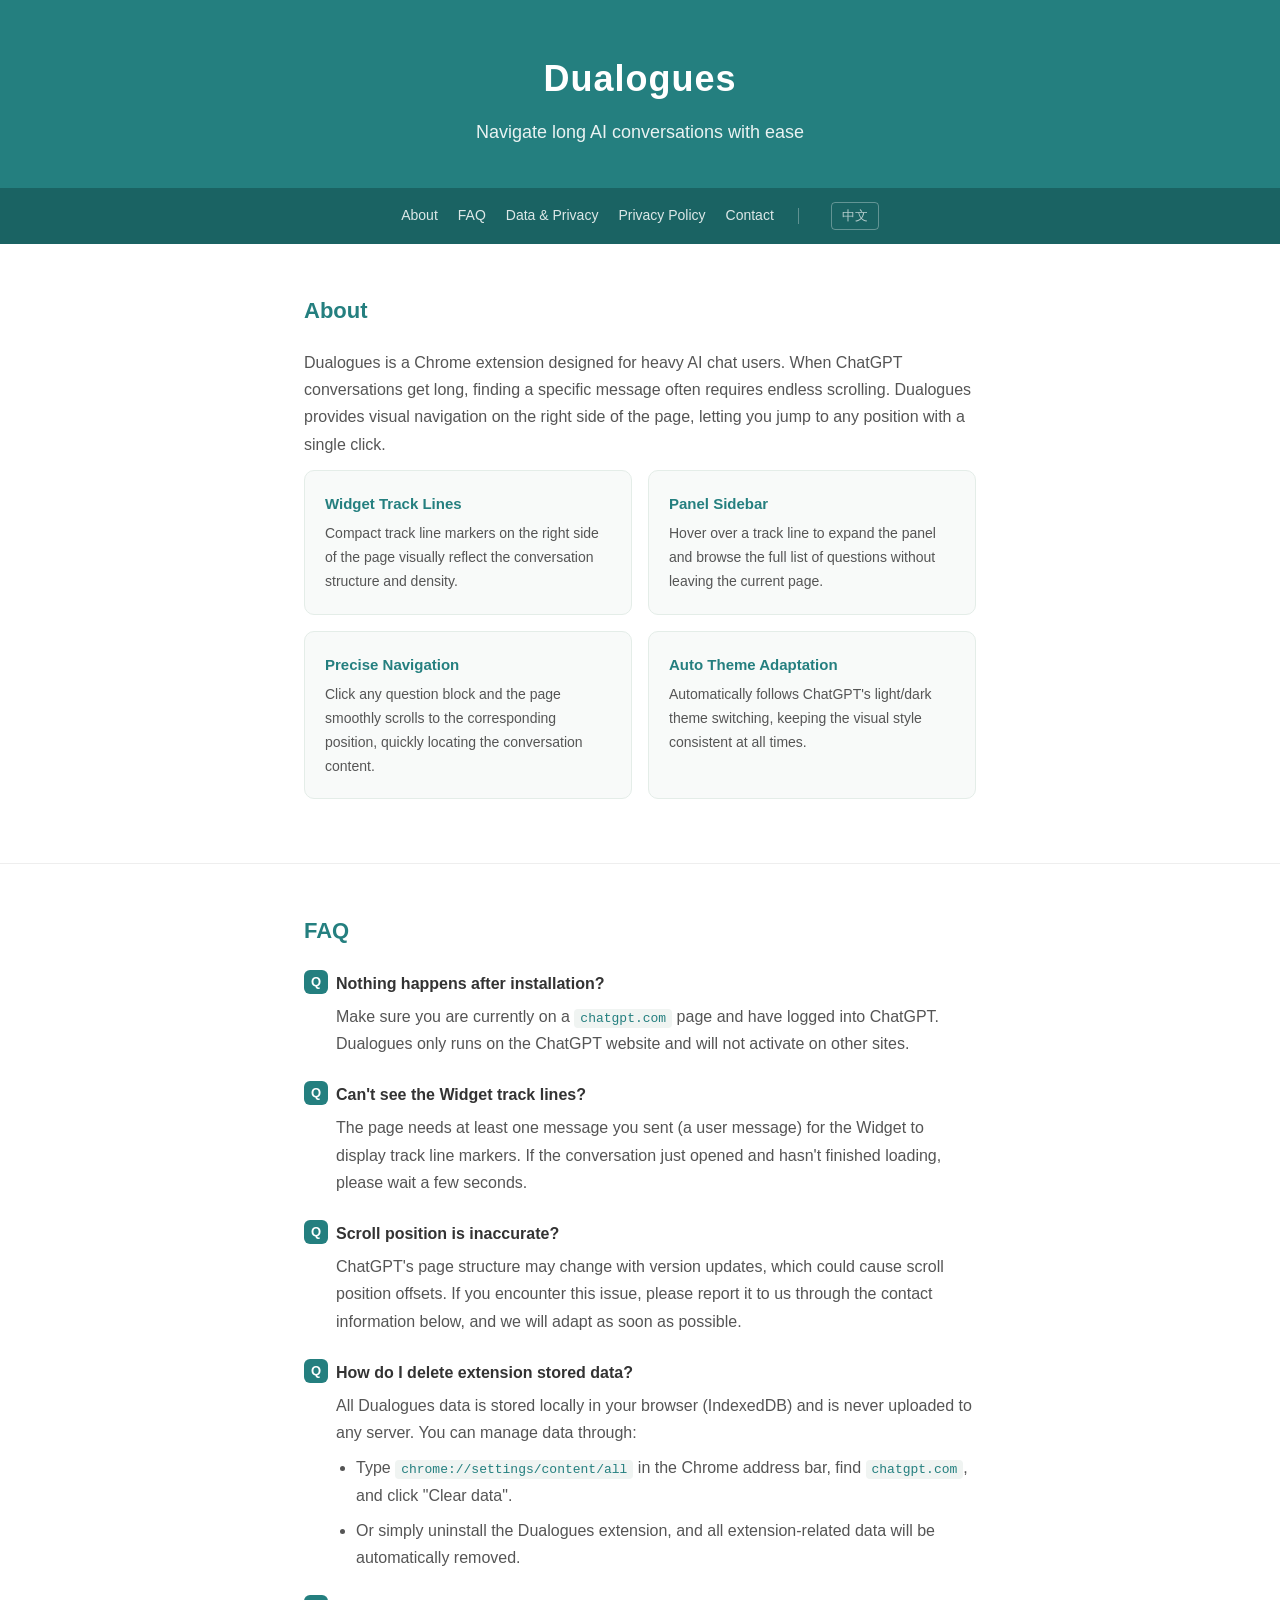
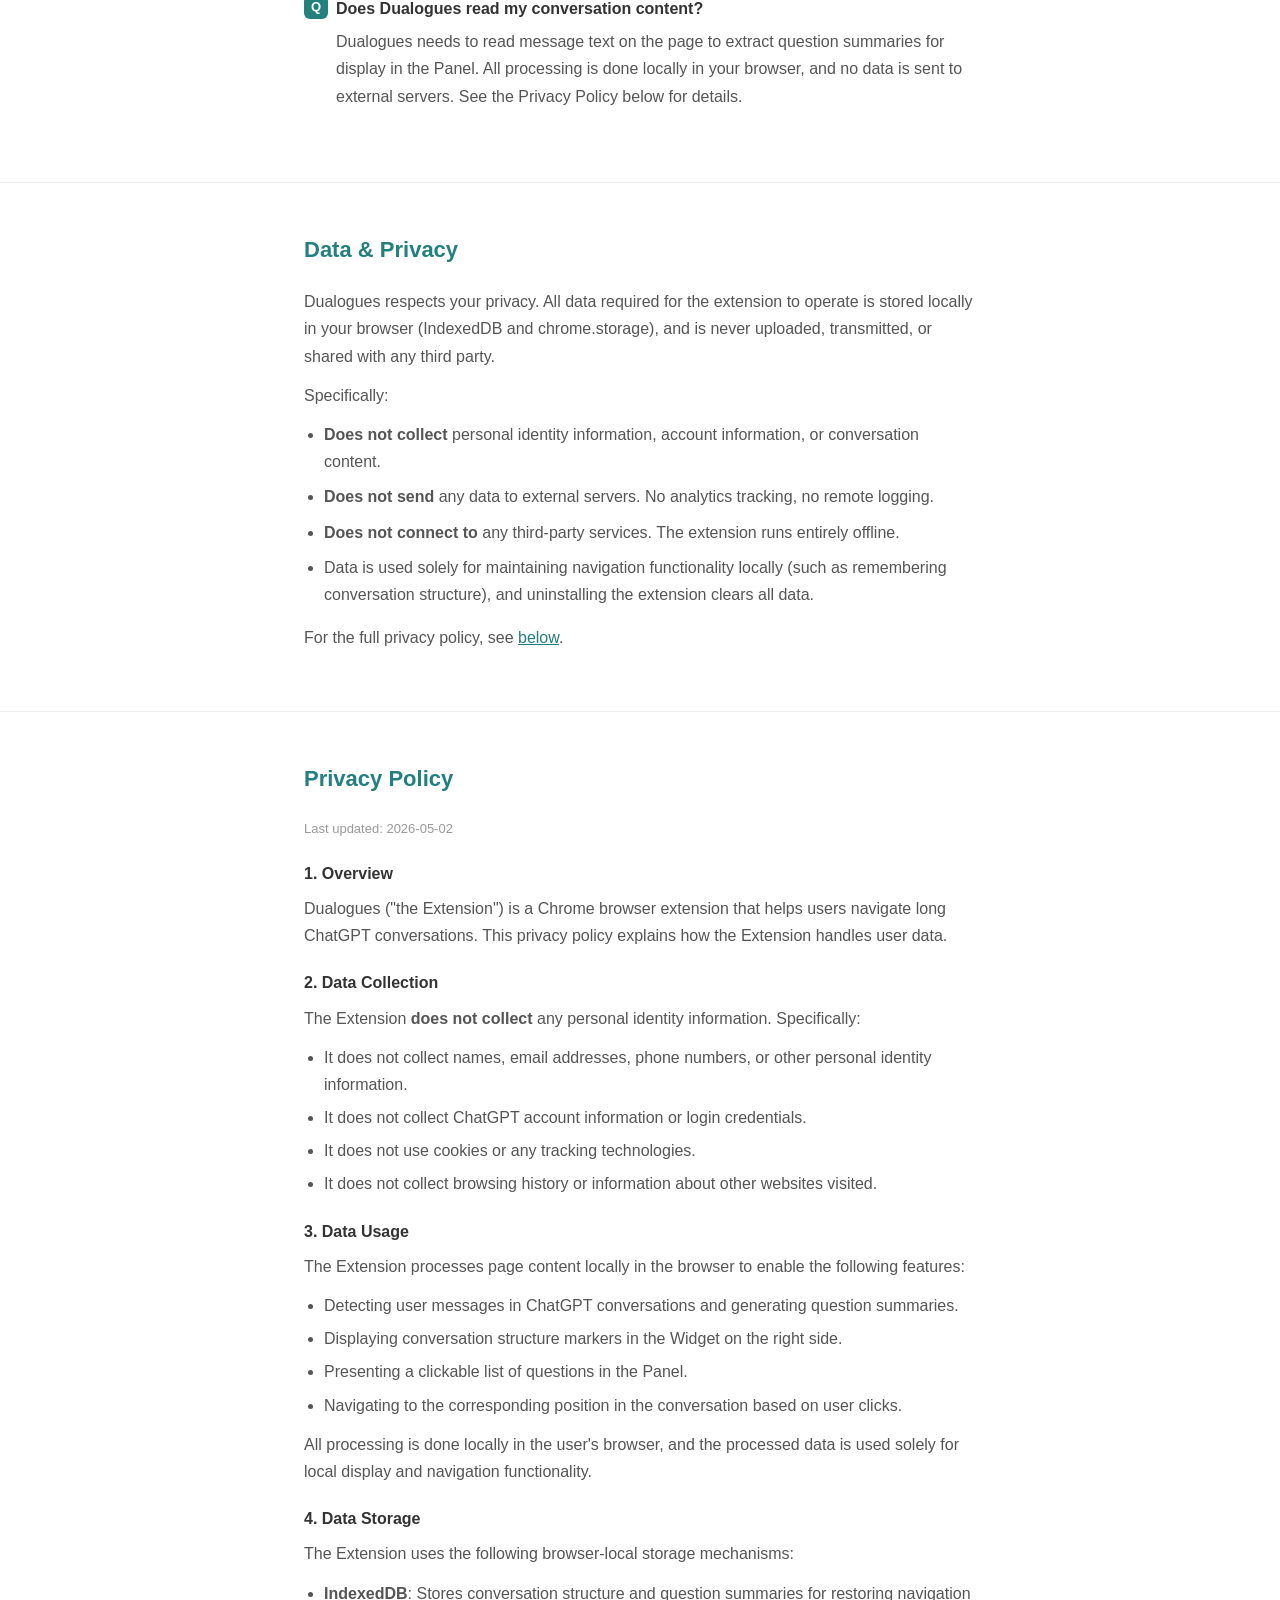
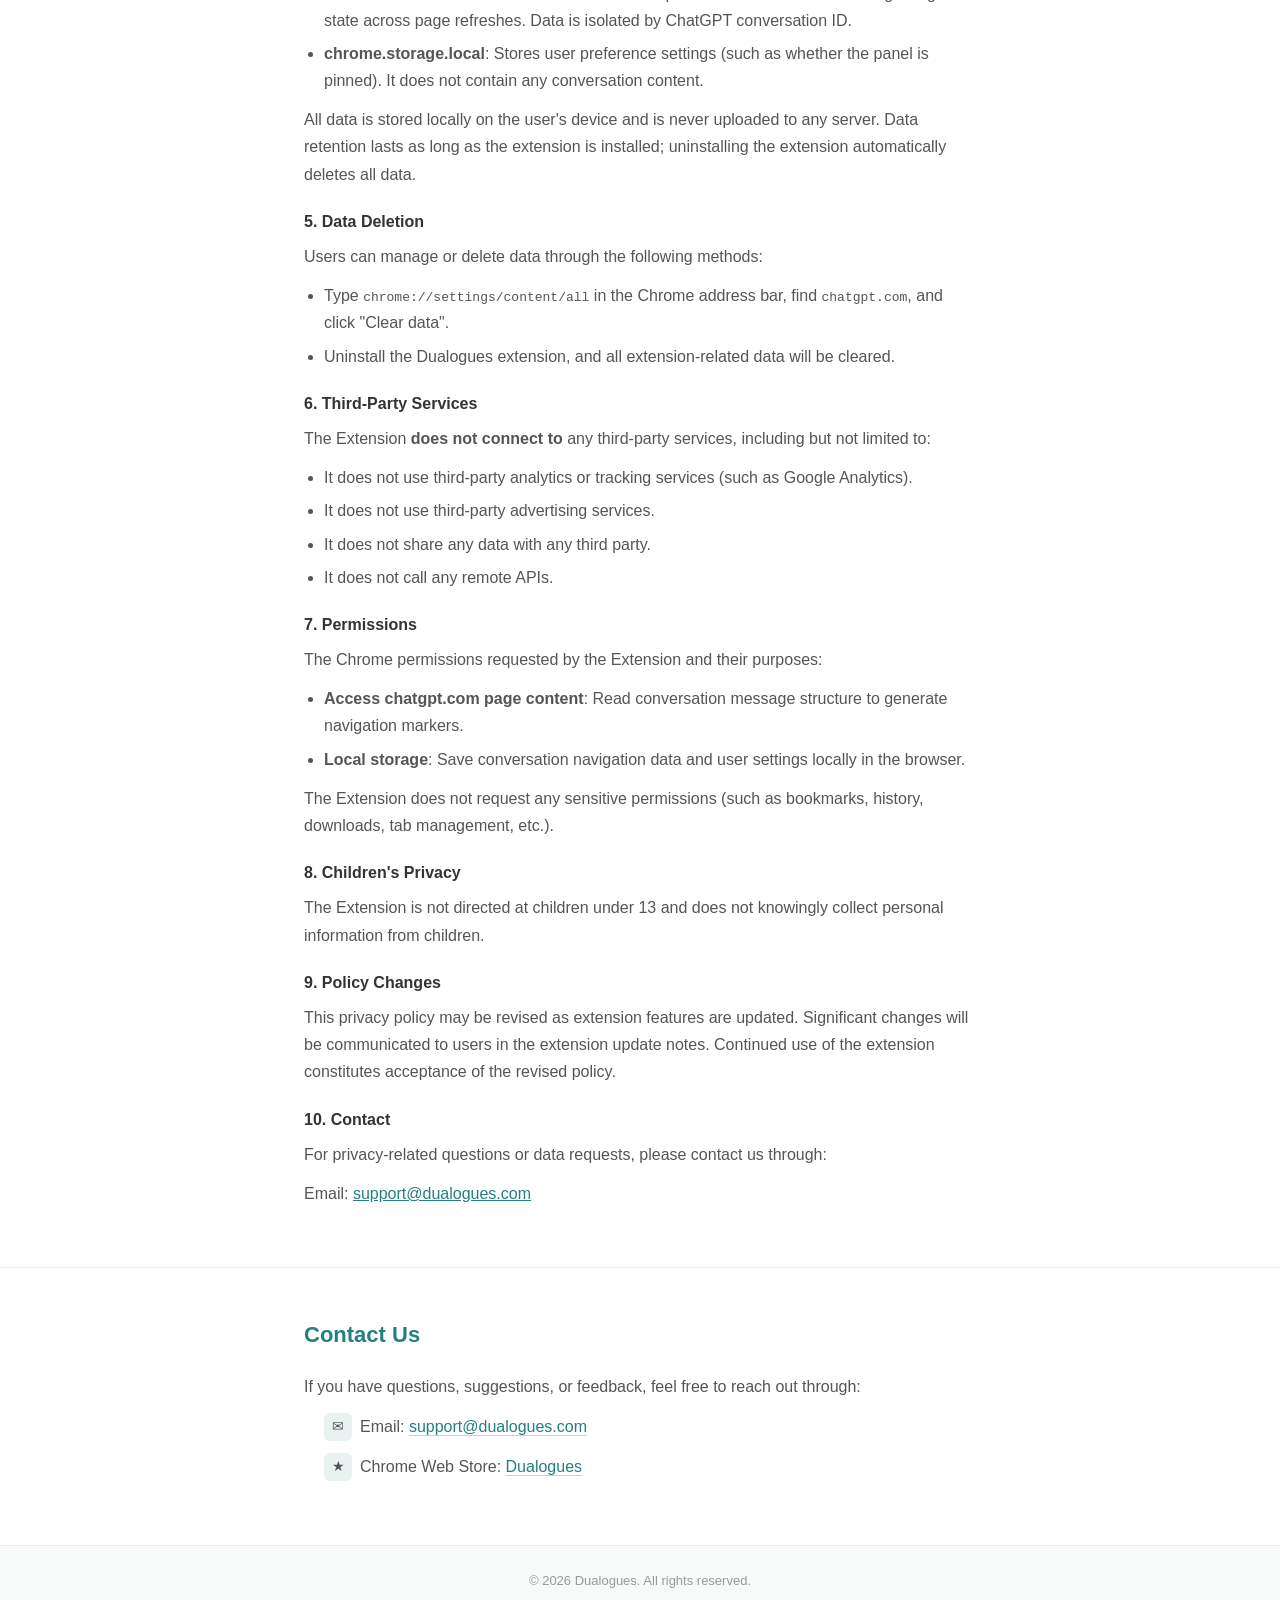
==== support-page/index.html @ 130dcdcf "fix: replace email placeholders and add support pages - [support email] → support@dualogues.com - CW" ====
<!DOCTYPE html>
<html lang="en">
<head>
<meta charset="UTF-8">
<meta name="viewport" content="width=device-width, initial-scale=1.0">
<title>Dualogues - Chrome Extension Support Page</title>
<style>
  *, *::before, *::after { box-sizing: border-box; margin: 0; padding: 0; }

  body {
    font-family: -apple-system, BlinkMacSystemFont, "Segoe UI", Roboto, "Helvetica Neue", Arial, sans-serif;
    color: #333;
    background: #fff;
    line-height: 1.7;
    -webkit-font-smoothing: antialiased;
  }

  .container {
    max-width: 720px;
    margin: 0 auto;
    padding: 0 24px;
  }

  /* Header */
  .header {
    background: #247F7F;
    color: #fff;
    padding: 48px 0 40px;
    text-align: center;
  }
  .header h1 {
    font-size: 36px;
    font-weight: 700;
    letter-spacing: 1px;
    margin-bottom: 8px;
  }
  .header p {
    font-size: 18px;
    opacity: 0.9;
    font-weight: 400;
  }

  /* Nav */
  .nav {
    background: #1a6363;
    padding: 12px 0;
    position: sticky;
    top: 0;
    z-index: 100;
  }
  .nav .container {
    display: flex;
    flex-wrap: wrap;
    gap: 6px 20px;
    justify-content: center;
    align-items: center;
  }
  .nav a {
    color: rgba(255,255,255,0.85);
    text-decoration: none;
    font-size: 14px;
    padding: 4px 0;
    transition: color 0.2s;
  }
  .nav a:hover { color: #fff; }
  .nav .lang-switch {
    margin-left: 8px;
    font-size: 13px;
    opacity: 0.8;
    border: 1px solid rgba(255,255,255,0.4);
    border-radius: 4px;
    padding: 2px 10px;
  }
  .nav .lang-switch:hover { opacity: 1; border-color: rgba(255,255,255,0.7); }
  .nav .nav-divider {
    width: 1px;
    height: 16px;
    background: rgba(255,255,255,0.3);
    margin: 0 4px;
  }

  /* Sections */
  .section {
    padding: 48px 0;
    border-bottom: 1px solid #eee;
  }
  .section:last-child { border-bottom: none; }

  .section h2 {
    font-size: 22px;
    font-weight: 600;
    color: #247F7F;
    margin-bottom: 20px;
  }
  .section h3 {
    font-size: 16px;
    font-weight: 600;
    color: #333;
    margin-bottom: 8px;
  }
  .section p {
    margin-bottom: 12px;
    color: #555;
  }
  .section ul {
    padding-left: 20px;
    margin-bottom: 16px;
  }
  .section li {
    margin-bottom: 8px;
    color: #555;
  }

  /* Feature cards */
  .features {
    display: grid;
    grid-template-columns: 1fr 1fr;
    gap: 16px;
    margin-bottom: 16px;
  }
  .feature-card {
    background: #f8faf9;
    border: 1px solid #e4ede8;
    border-radius: 10px;
    padding: 20px;
  }
  .feature-card h3 {
    color: #247F7F;
    font-size: 15px;
    margin-bottom: 6px;
  }
  .feature-card p {
    font-size: 14px;
    margin-bottom: 0;
  }

  /* FAQ */
  .faq-item {
    margin-bottom: 24px;
  }
  .faq-item .question {
    font-weight: 600;
    color: #333;
    margin-bottom: 6px;
    display: flex;
    align-items: flex-start;
    gap: 8px;
  }
  .faq-item .question::before {
    content: "Q";
    display: inline-flex;
    align-items: center;
    justify-content: center;
    min-width: 24px;
    height: 24px;
    background: #247F7F;
    color: #fff;
    border-radius: 6px;
    font-size: 13px;
    font-weight: 700;
    flex-shrink: 0;
  }
  .faq-item .answer {
    margin-left: 32px;
    color: #555;
  }
  .faq-item .answer code {
    background: #f0f4f2;
    padding: 2px 6px;
    border-radius: 4px;
    font-size: 13px;
    color: #247F7F;
  }

  /* Privacy */
  .privacy-section {
    padding: 48px 0;
    border-bottom: 1px solid #eee;
  }
  .privacy-section h2 {
    font-size: 22px;
    font-weight: 600;
    color: #247F7F;
    margin-bottom: 20px;
  }
  .privacy-section h3 {
    font-size: 16px;
    font-weight: 600;
    color: #333;
    margin-top: 20px;
    margin-bottom: 8px;
  }
  .privacy-section p,
  .privacy-section ul {
    color: #555;
    margin-bottom: 12px;
  }
  .privacy-section ul {
    padding-left: 20px;
  }
  .privacy-section li {
    margin-bottom: 6px;
  }

  /* Contact */
  .contact-links {
    list-style: none;
    padding: 0;
  }
  .contact-links li {
    margin-bottom: 12px;
    display: flex;
    align-items: center;
    gap: 8px;
  }
  .contact-links a {
    color: #247F7F;
    text-decoration: none;
    border-bottom: 1px solid #b3d9d9;
    transition: border-color 0.2s;
  }
  .contact-links a:hover {
    border-bottom-color: #247F7F;
  }
  .icon {
    display: inline-flex;
    align-items: center;
    justify-content: center;
    width: 28px;
    height: 28px;
    background: #e8f2f0;
    border-radius: 6px;
    font-size: 14px;
    flex-shrink: 0;
  }

  /* Footer */
  .footer {
    background: #f8faf9;
    padding: 24px 0;
    text-align: center;
    font-size: 13px;
    color: #999;
  }

  /* Responsive */
  @media (max-width: 540px) {
    .header h1 { font-size: 28px; }
    .header p { font-size: 16px; }
    .features { grid-template-columns: 1fr; }
    .section { padding: 36px 0; }
    .nav .container { gap: 4px 16px; }
  }
</style>
</head>
<body>

<!-- Header -->
<header class="header">
  <div class="container">
    <h1>Dualogues</h1>
    <p>Navigate long AI conversations with ease</p>
  </div>
</header>

<!-- Navigation -->
<nav class="nav">
  <div class="container">
    <a href="#about">About</a>
    <a href="#faq">FAQ</a>
    <a href="#data-privacy">Data &amp; Privacy</a>
    <a href="#privacy-policy">Privacy Policy</a>
    <a href="#contact">Contact</a>
    <span class="nav-divider"></span>
    <a href="index_zh.html" class="lang-switch">中文</a>
  </div>
</nav>

<!-- About -->
<section id="about" class="section">
  <div class="container">
    <h2>About</h2>
    <p>Dualogues is a Chrome extension designed for heavy AI chat users. When ChatGPT conversations get long, finding a specific message often requires endless scrolling. Dualogues provides visual navigation on the right side of the page, letting you jump to any position with a single click.</p>

    <div class="features">
      <div class="feature-card">
        <h3>Widget Track Lines</h3>
        <p>Compact track line markers on the right side of the page visually reflect the conversation structure and density.</p>
      </div>
      <div class="feature-card">
        <h3>Panel Sidebar</h3>
        <p>Hover over a track line to expand the panel and browse the full list of questions without leaving the current page.</p>
      </div>
      <div class="feature-card">
        <h3>Precise Navigation</h3>
        <p>Click any question block and the page smoothly scrolls to the corresponding position, quickly locating the conversation content.</p>
      </div>
      <div class="feature-card">
        <h3>Auto Theme Adaptation</h3>
        <p>Automatically follows ChatGPT's light/dark theme switching, keeping the visual style consistent at all times.</p>
      </div>
    </div>
  </div>
</section>

<!-- FAQ -->
<section id="faq" class="section">
  <div class="container">
    <h2>FAQ</h2>

    <div class="faq-item">
      <div class="question">Nothing happens after installation?</div>
      <div class="answer">
        Make sure you are currently on a <code>chatgpt.com</code> page and have logged into ChatGPT. Dualogues only runs on the ChatGPT website and will not activate on other sites.
      </div>
    </div>

    <div class="faq-item">
      <div class="question">Can't see the Widget track lines?</div>
      <div class="answer">
        The page needs at least one message you sent (a user message) for the Widget to display track line markers. If the conversation just opened and hasn't finished loading, please wait a few seconds.
      </div>
    </div>

    <div class="faq-item">
      <div class="question">Scroll position is inaccurate?</div>
      <div class="answer">
        ChatGPT's page structure may change with version updates, which could cause scroll position offsets. If you encounter this issue, please report it to us through the contact information below, and we will adapt as soon as possible.
      </div>
    </div>

    <div class="faq-item">
      <div class="question">How do I delete extension stored data?</div>
      <div class="answer">
        All Dualogues data is stored locally in your browser (IndexedDB) and is never uploaded to any server. You can manage data through:
        <ul style="margin-top:8px">
          <li>Type <code>chrome://settings/content/all</code> in the Chrome address bar, find <code>chatgpt.com</code>, and click "Clear data".</li>
          <li>Or simply uninstall the Dualogues extension, and all extension-related data will be automatically removed.</li>
        </ul>
      </div>
    </div>

    <div class="faq-item">
      <div class="question">Does Dualogues read my conversation content?</div>
      <div class="answer">
        Dualogues needs to read message text on the page to extract question summaries for display in the Panel. All processing is done locally in your browser, and no data is sent to external servers. See the Privacy Policy below for details.
      </div>
    </div>
  </div>
</section>

<!-- Data & Privacy -->
<section id="data-privacy" class="section">
  <div class="container">
    <h2>Data &amp; Privacy</h2>
    <p>Dualogues respects your privacy. All data required for the extension to operate is stored locally in your browser (IndexedDB and chrome.storage), and is never uploaded, transmitted, or shared with any third party.</p>
    <p>Specifically:</p>
    <ul>
      <li><strong>Does not collect</strong> personal identity information, account information, or conversation content.</li>
      <li><strong>Does not send</strong> any data to external servers. No analytics tracking, no remote logging.</li>
      <li><strong>Does not connect to</strong> any third-party services. The extension runs entirely offline.</li>
      <li>Data is used solely for maintaining navigation functionality locally (such as remembering conversation structure), and uninstalling the extension clears all data.</li>
    </ul>
    <p>For the full privacy policy, see <a href="#privacy-policy" style="color:#247F7F">below</a>.</p>
  </div>
</section>

<!-- Privacy Policy -->
<section id="privacy-policy" class="privacy-section">
  <div class="container">
    <h2>Privacy Policy</h2>
    <p style="color:#999; font-size:13px;">Last updated: 2026-05-02</p>

    <h3>1. Overview</h3>
    <p>Dualogues ("the Extension") is a Chrome browser extension that helps users navigate long ChatGPT conversations. This privacy policy explains how the Extension handles user data.</p>

    <h3>2. Data Collection</h3>
    <p>The Extension <strong>does not collect</strong> any personal identity information. Specifically:</p>
    <ul>
      <li>It does not collect names, email addresses, phone numbers, or other personal identity information.</li>
      <li>It does not collect ChatGPT account information or login credentials.</li>
      <li>It does not use cookies or any tracking technologies.</li>
      <li>It does not collect browsing history or information about other websites visited.</li>
    </ul>

    <h3>3. Data Usage</h3>
    <p>The Extension processes page content locally in the browser to enable the following features:</p>
    <ul>
      <li>Detecting user messages in ChatGPT conversations and generating question summaries.</li>
      <li>Displaying conversation structure markers in the Widget on the right side.</li>
      <li>Presenting a clickable list of questions in the Panel.</li>
      <li>Navigating to the corresponding position in the conversation based on user clicks.</li>
    </ul>
    <p>All processing is done locally in the user's browser, and the processed data is used solely for local display and navigation functionality.</p>

    <h3>4. Data Storage</h3>
    <p>The Extension uses the following browser-local storage mechanisms:</p>
    <ul>
      <li><strong>IndexedDB</strong>: Stores conversation structure and question summaries for restoring navigation state across page refreshes. Data is isolated by ChatGPT conversation ID.</li>
      <li><strong>chrome.storage.local</strong>: Stores user preference settings (such as whether the panel is pinned). It does not contain any conversation content.</li>
    </ul>
    <p>All data is stored locally on the user's device and is never uploaded to any server. Data retention lasts as long as the extension is installed; uninstalling the extension automatically deletes all data.</p>

    <h3>5. Data Deletion</h3>
    <p>Users can manage or delete data through the following methods:</p>
    <ul>
      <li>Type <code>chrome://settings/content/all</code> in the Chrome address bar, find <code>chatgpt.com</code>, and click "Clear data".</li>
      <li>Uninstall the Dualogues extension, and all extension-related data will be cleared.</li>
    </ul>

    <h3>6. Third-Party Services</h3>
    <p>The Extension <strong>does not connect to</strong> any third-party services, including but not limited to:</p>
    <ul>
      <li>It does not use third-party analytics or tracking services (such as Google Analytics).</li>
      <li>It does not use third-party advertising services.</li>
      <li>It does not share any data with any third party.</li>
      <li>It does not call any remote APIs.</li>
    </ul>

    <h3>7. Permissions</h3>
    <p>The Chrome permissions requested by the Extension and their purposes:</p>
    <ul>
      <li><strong>Access chatgpt.com page content</strong>: Read conversation message structure to generate navigation markers.</li>
      <li><strong>Local storage</strong>: Save conversation navigation data and user settings locally in the browser.</li>
    </ul>
    <p>The Extension does not request any sensitive permissions (such as bookmarks, history, downloads, tab management, etc.).</p>

    <h3>8. Children's Privacy</h3>
    <p>The Extension is not directed at children under 13 and does not knowingly collect personal information from children.</p>

    <h3>9. Policy Changes</h3>
    <p>This privacy policy may be revised as extension features are updated. Significant changes will be communicated to users in the extension update notes. Continued use of the extension constitutes acceptance of the revised policy.</p>

    <h3>10. Contact</h3>
    <p>For privacy-related questions or data requests, please contact us through:</p>
    <p>Email: <a href="mailto:support@dualogues.com" style="color:#247F7F">support@dualogues.com</a></p>
  </div>
</section>

<!-- Contact -->
<section id="contact" class="section">
  <div class="container">
    <h2>Contact Us</h2>
    <p>If you have questions, suggestions, or feedback, feel free to reach out through:</p>
    <ul class="contact-links">
      <li>
        <span class="icon">&#9993;</span>
        <span>Email: <a href="mailto:support@dualogues.com">support@dualogues.com</a></span>
      </li>
      <li>
        <span class="icon">&#9733;</span>
        <span>Chrome Web Store: <a href="https://chromewebstore.google.com/detail/dualogues/TODO" target="_blank" rel="noopener noreferrer">Dualogues</a></span>
      </li>
    </ul>
  </div>
</section>

<!-- Footer -->
<footer class="footer">
  <div class="container">
    &copy; 2026 Dualogues. All rights reserved.
  </div>
</footer>

</body>
</html>
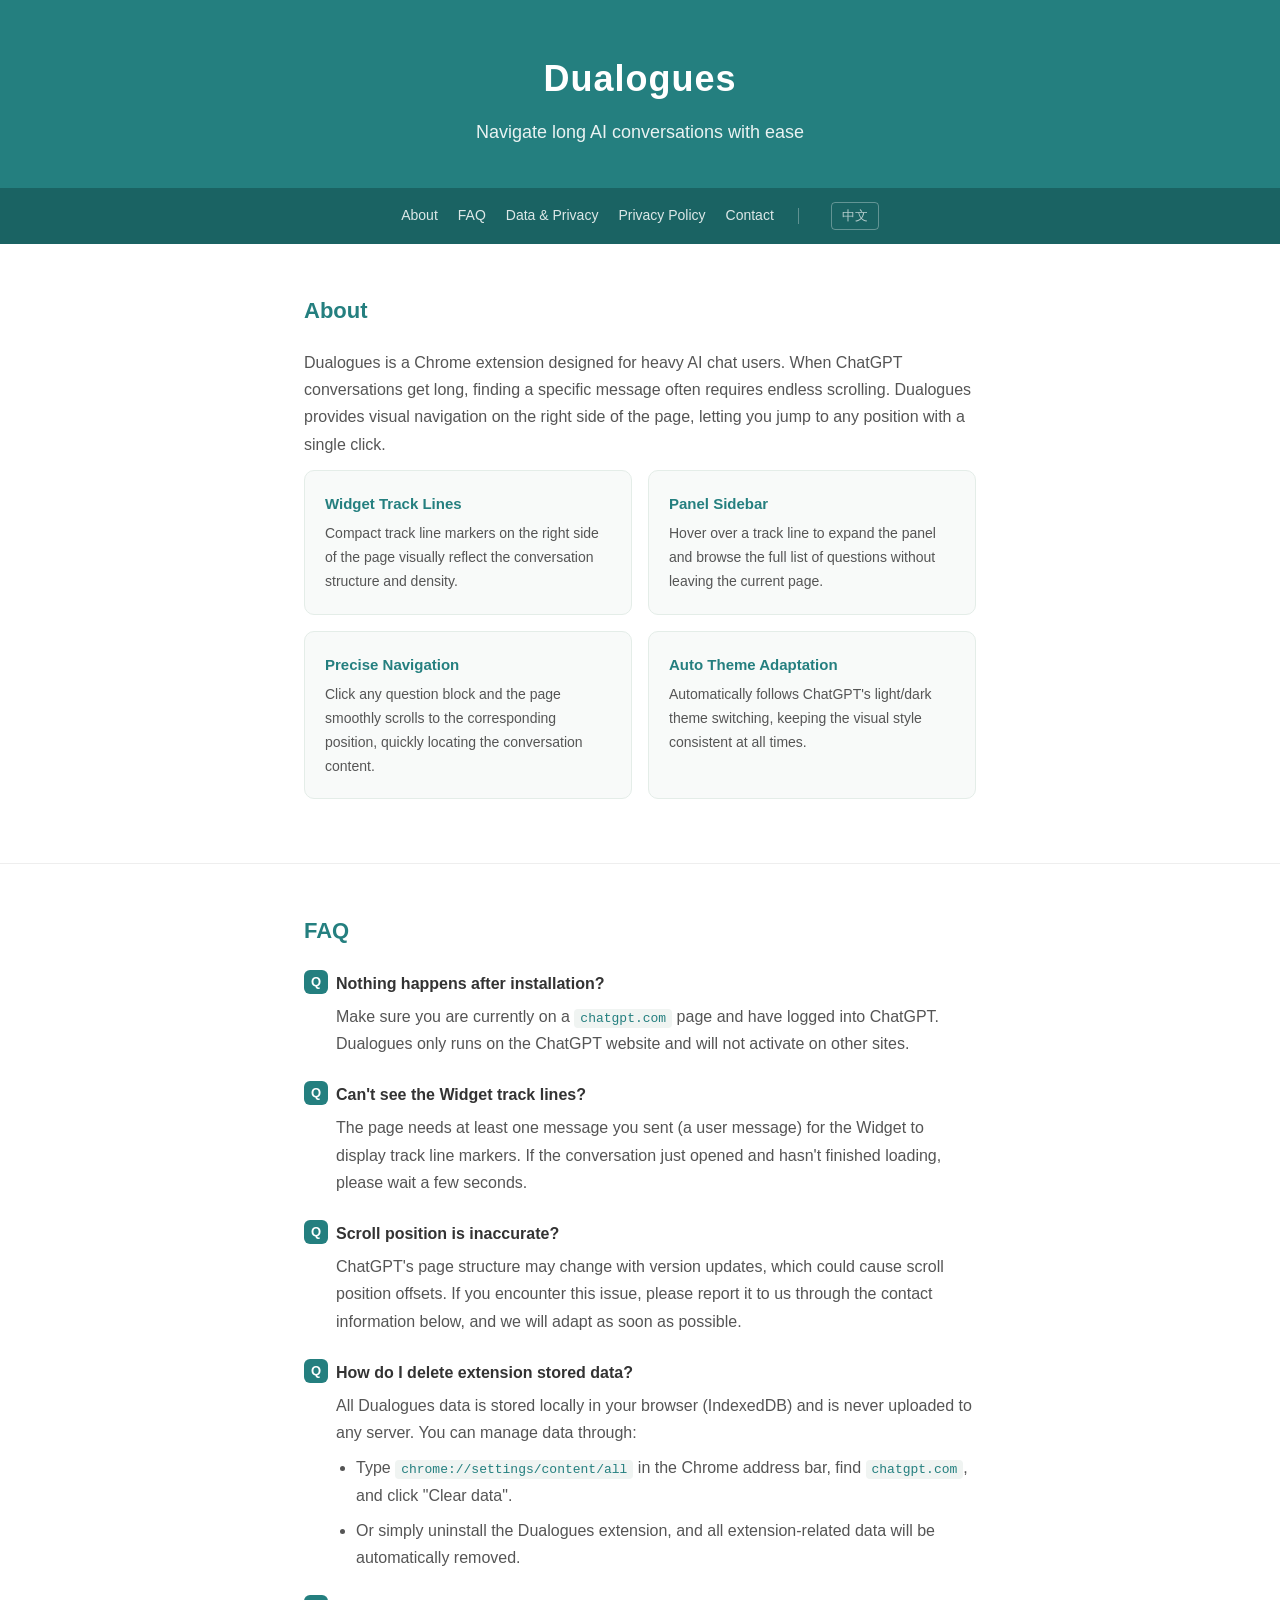
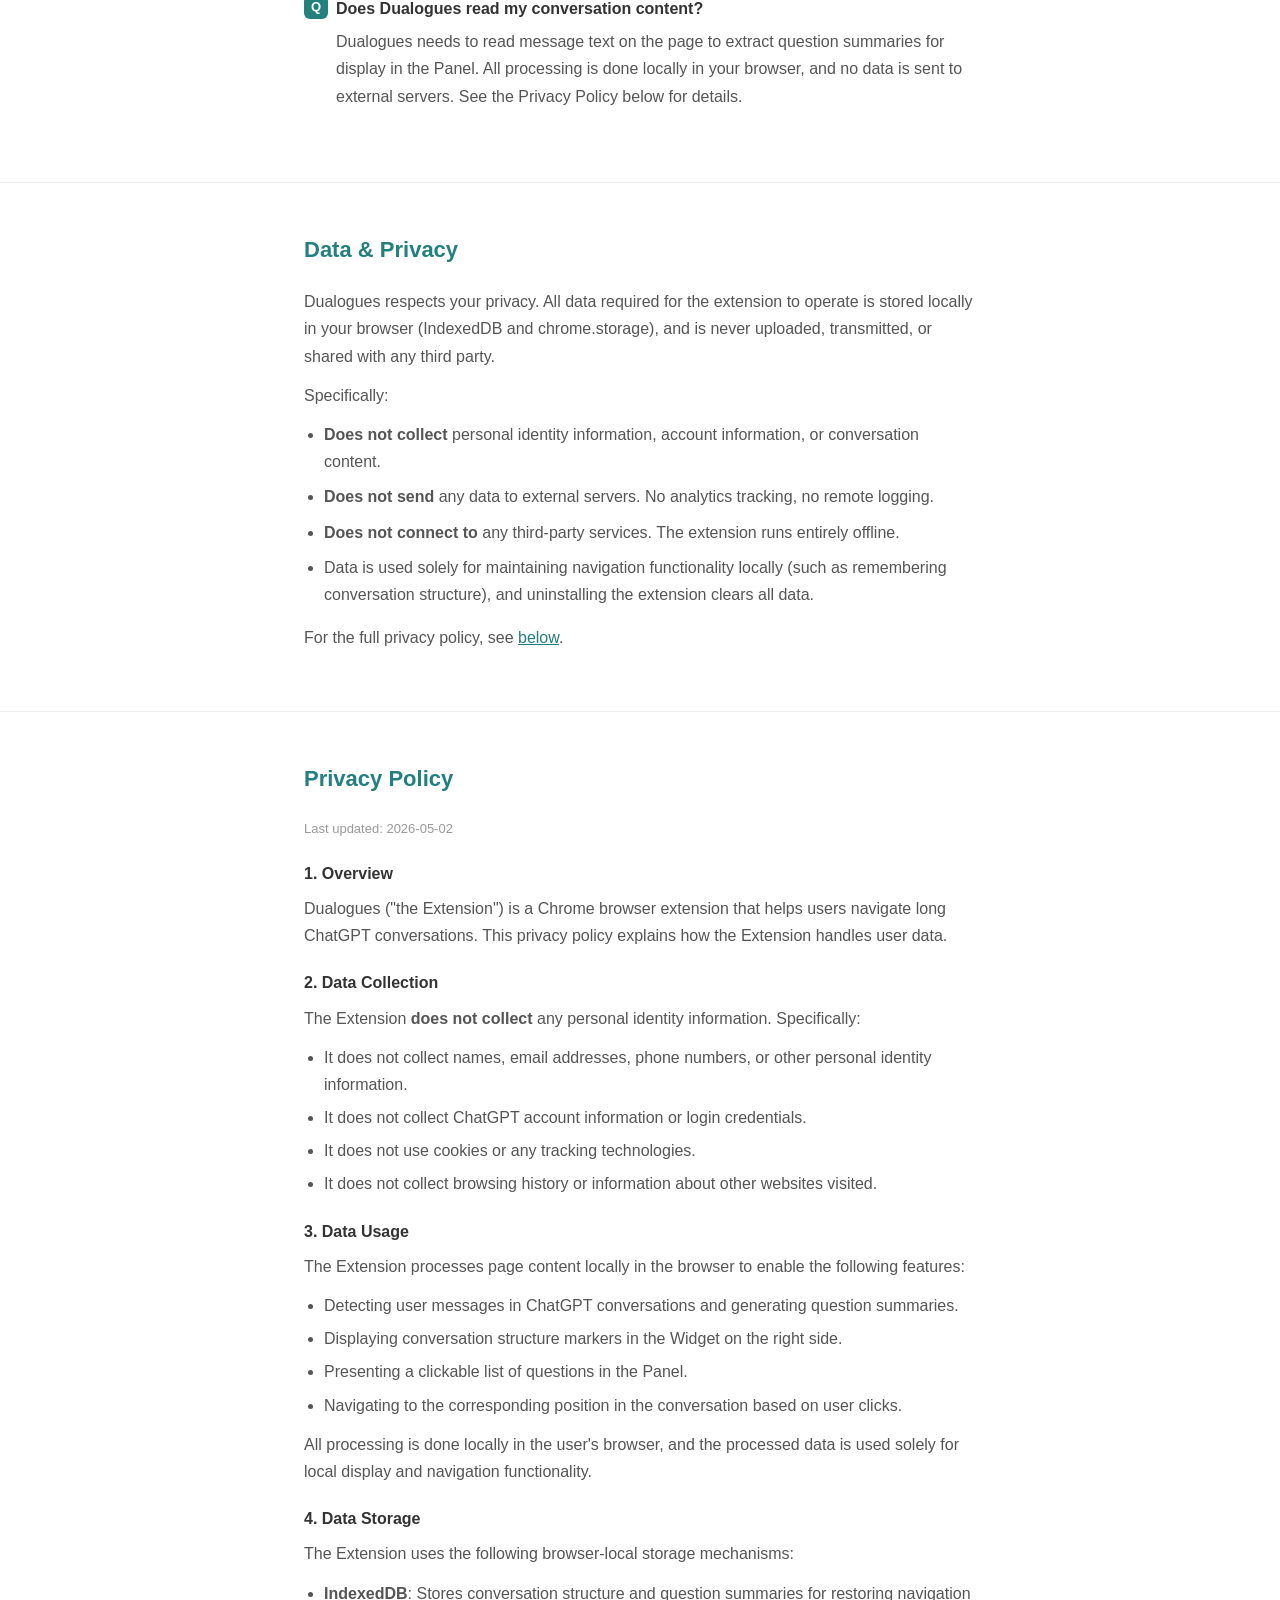
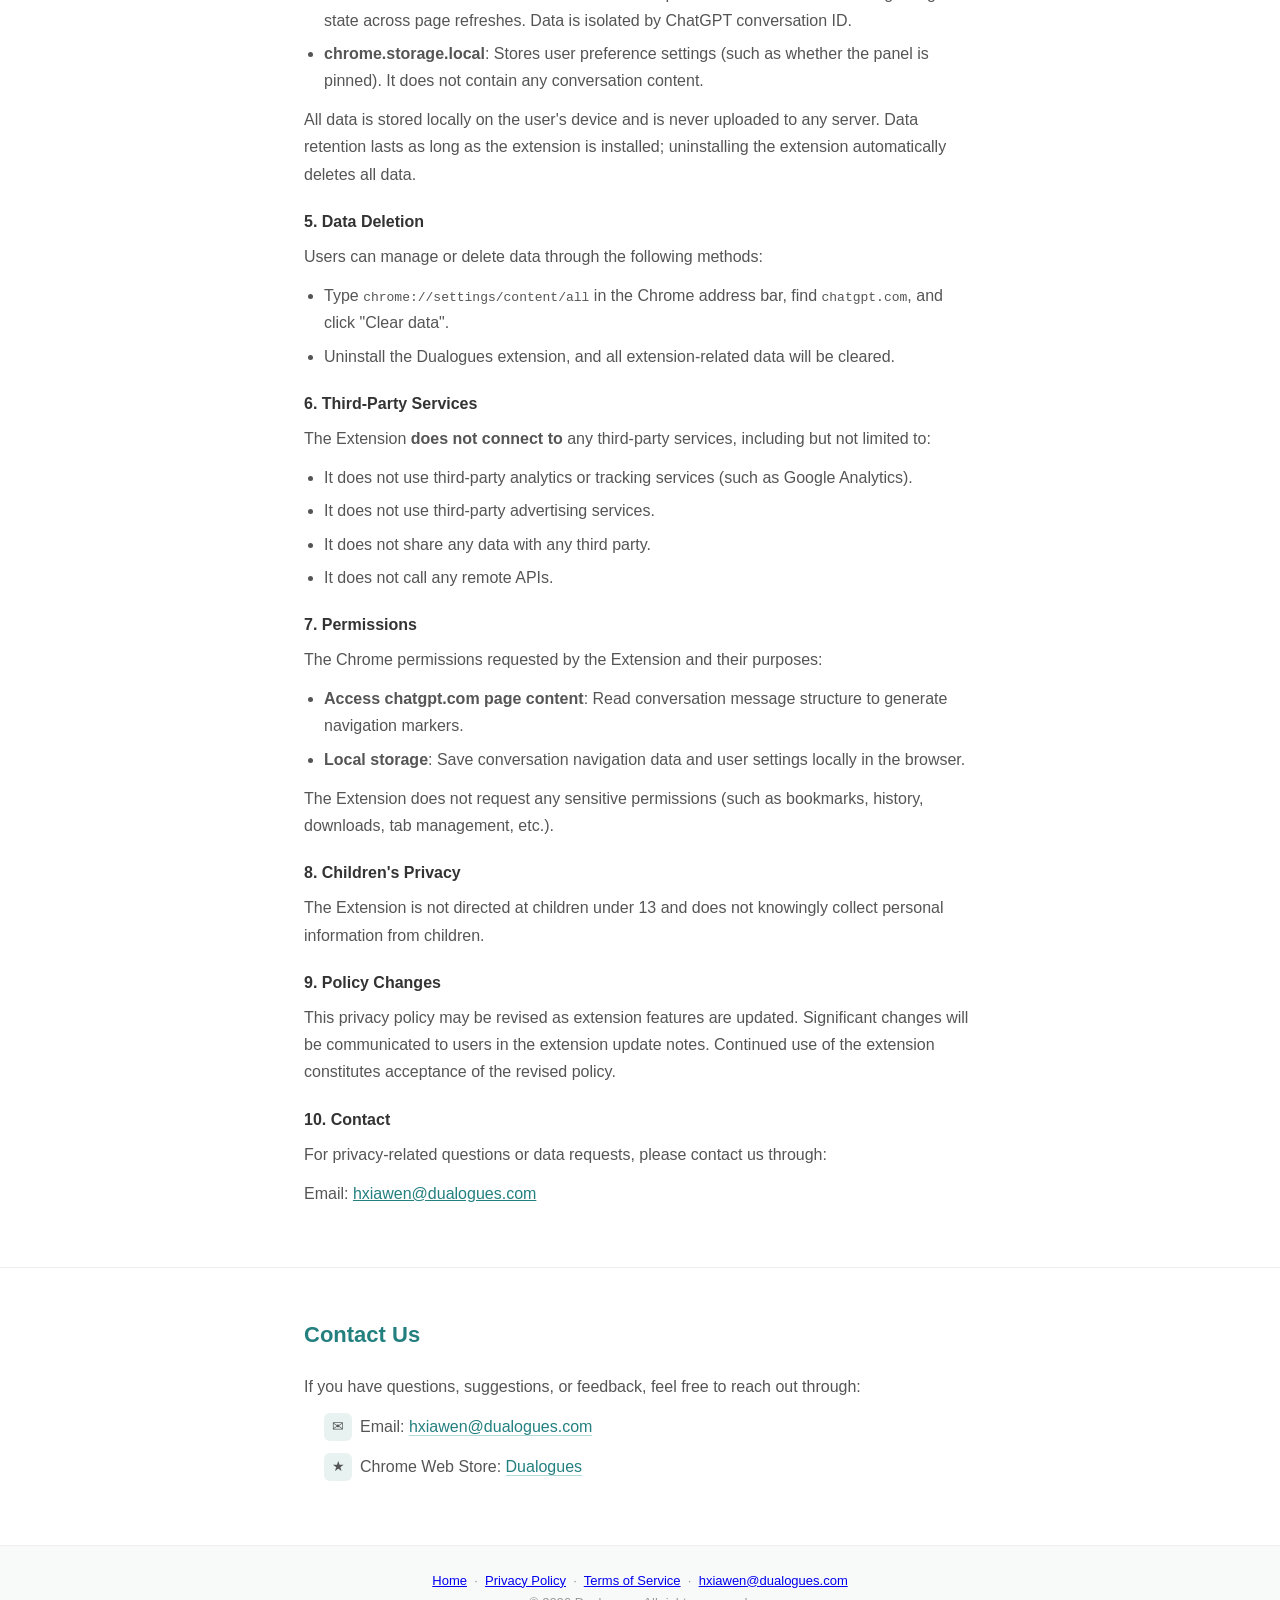
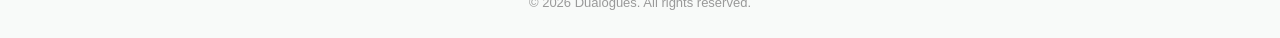
==== commit 67bb9fbe: "sync(webapp): hxiawen/chatbobi@812c6a7" ====
--- a/support-page/index.html
+++ b/support-page/index.html
@@ -4,6 +4,11 @@
 <meta charset="UTF-8">
 <meta name="viewport" content="width=device-width, initial-scale=1.0">
 <title>Dualogues - Chrome Extension Support Page</title>
+<link rel="icon" type="image/png" sizes="16x16" href="../assets/icon/16.png">
+<link rel="icon" type="image/png" sizes="32x32" href="../assets/icon/32.png">
+<link rel="icon" type="image/png" sizes="48x48" href="../assets/icon/48.png">
+<link rel="icon" type="image/png" sizes="128x128" href="../assets/icon/128.png">
+<link rel="apple-touch-icon" sizes="128x128" href="../assets/icon/128.png">
 <style>
   *, *::before, *::after { box-sizing: border-box; margin: 0; padding: 0; }
 
@@ -433,7 +438,7 @@
 
     <h3>10. Contact</h3>
     <p>For privacy-related questions or data requests, please contact us through:</p>
-    <p>Email: <a href="mailto:support@dualogues.com" style="color:#247F7F">support@dualogues.com</a></p>
+    <p>Email: <a href="mailto:hxiawen@dualogues.com" style="color:#247F7F">hxiawen@dualogues.com</a></p>
   </div>
 </section>
 
@@ -445,7 +450,7 @@
     <ul class="contact-links">
       <li>
         <span class="icon">&#9993;</span>
-        <span>Email: <a href="mailto:support@dualogues.com">support@dualogues.com</a></span>
+        <span>Email: <a href="mailto:hxiawen@dualogues.com">hxiawen@dualogues.com</a></span>
       </li>
       <li>
         <span class="icon">&#9733;</span>
@@ -458,6 +463,11 @@
 <!-- Footer -->
 <footer class="footer">
   <div class="container">
+    <a href="../index.html">Home</a> &nbsp;&middot;&nbsp;
+    <a href="../privacy.html">Privacy Policy</a> &nbsp;&middot;&nbsp;
+    <a href="../terms.html">Terms of Service</a> &nbsp;&middot;&nbsp;
+    <a href="mailto:hxiawen@dualogues.com">hxiawen@dualogues.com</a>
+    <br>
     &copy; 2026 Dualogues. All rights reserved.
   </div>
 </footer>
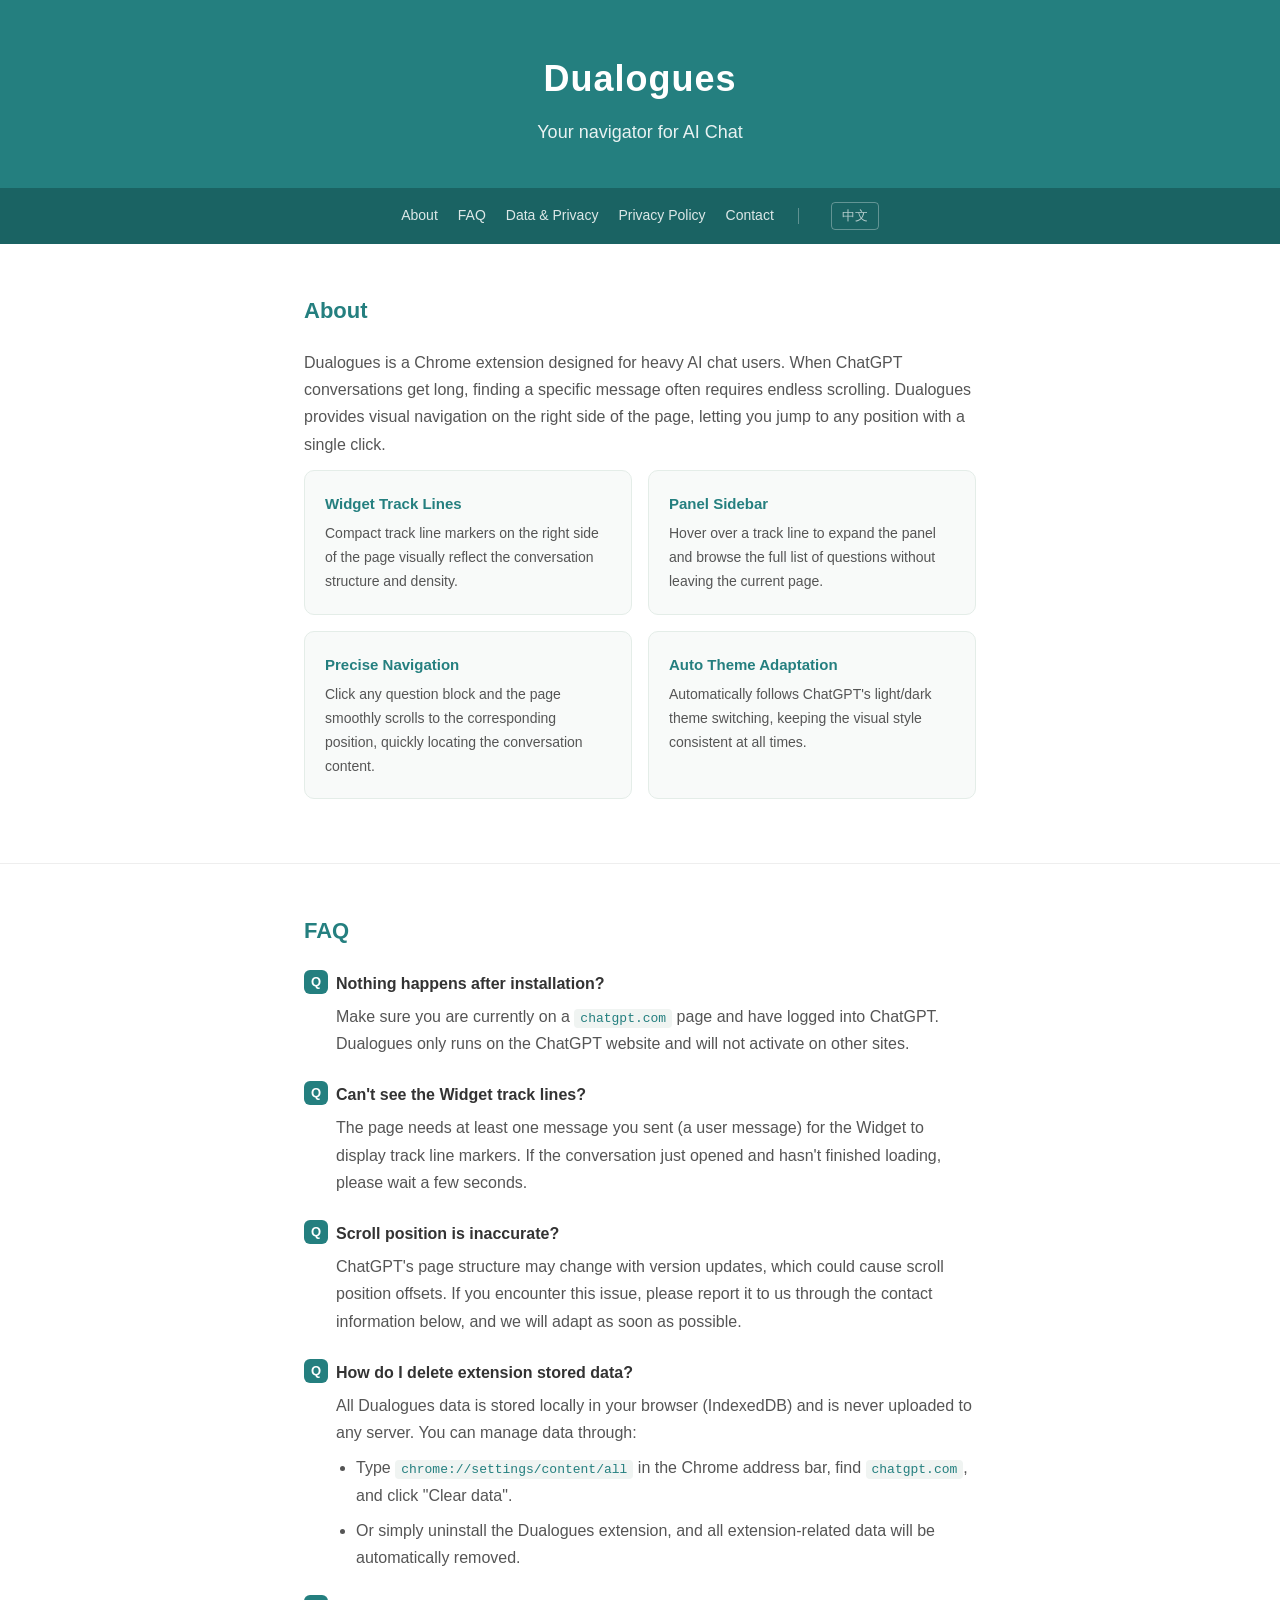
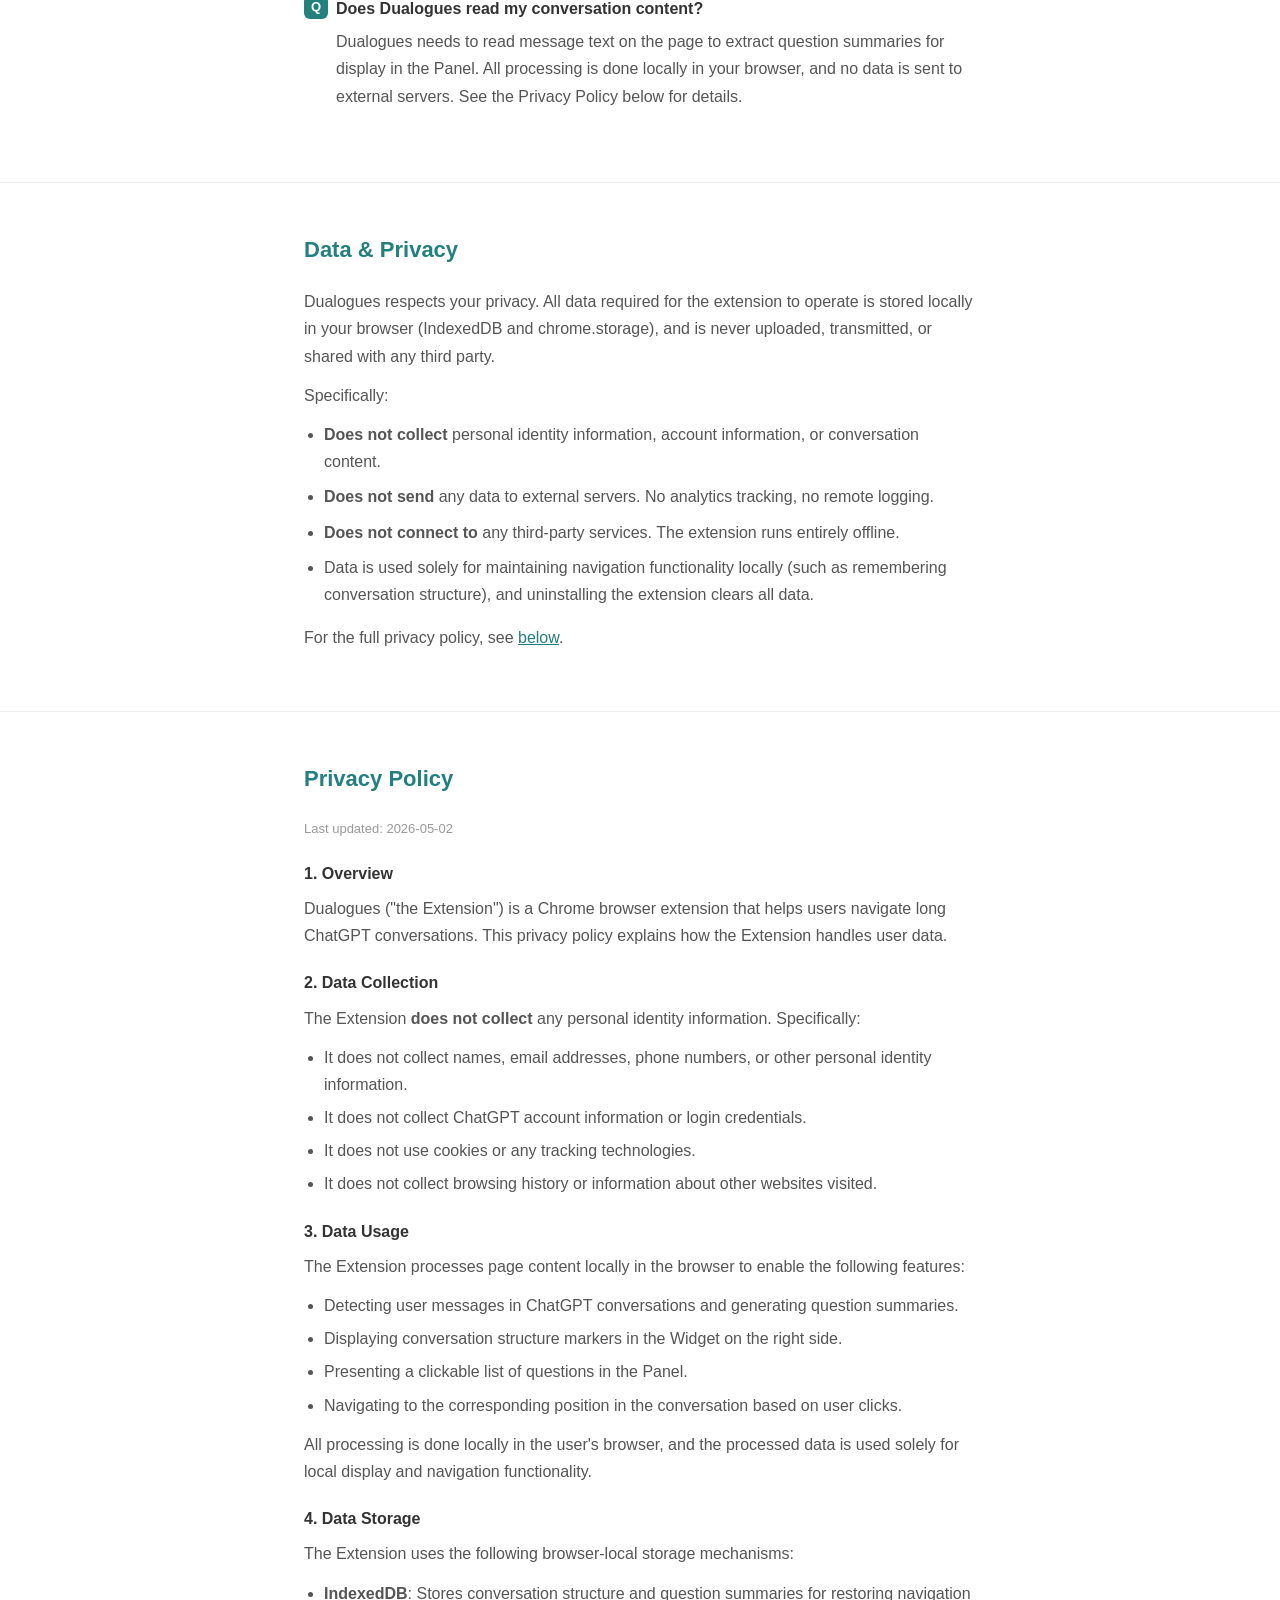
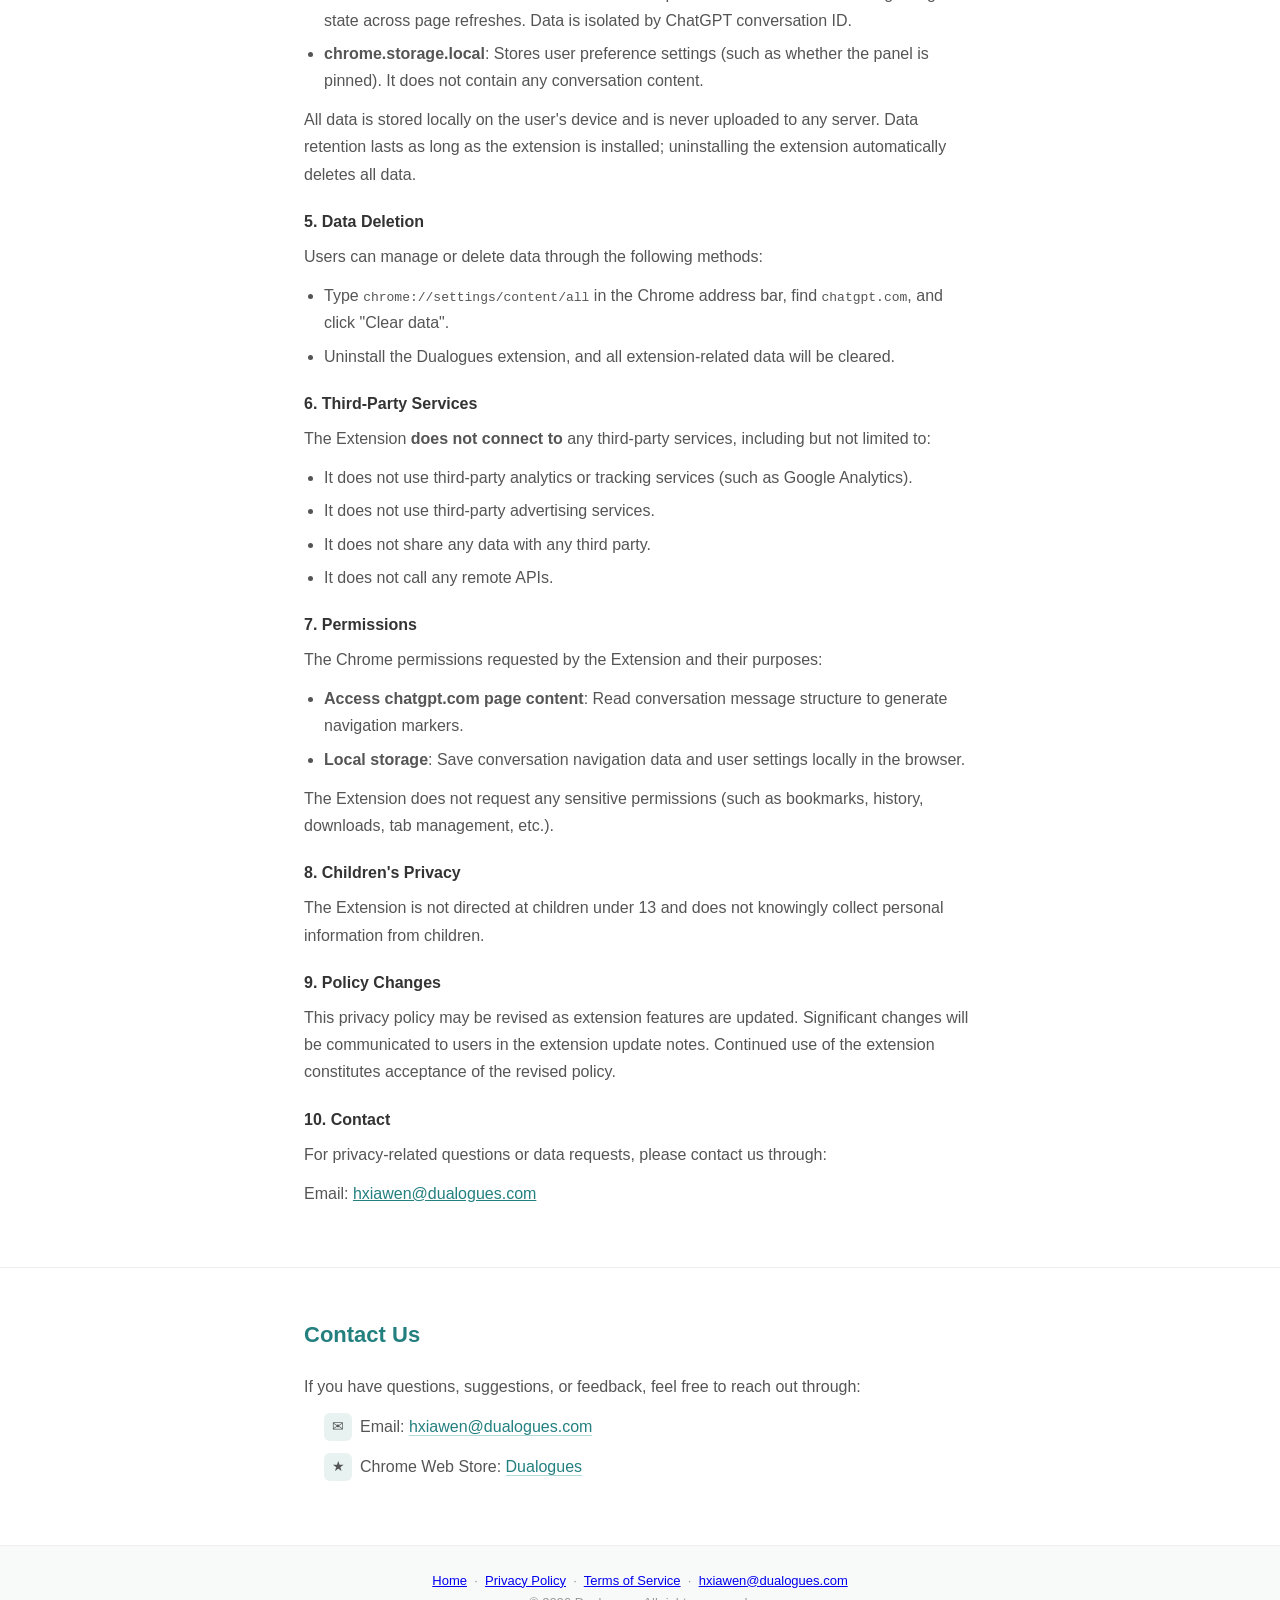
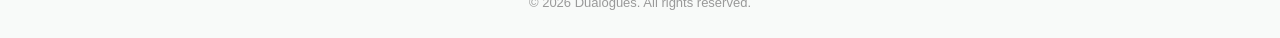
==== commit 2922820b: "sync(webapp): hxiawen/chatbobi@29a2cf1" ====
--- a/support-page/index.html
+++ b/support-page/index.html
@@ -264,7 +264,7 @@
 <header class="header">
   <div class="container">
     <h1>Dualogues</h1>
-    <p>Navigate long AI conversations with ease</p>
+    <p>Your navigator for AI Chat</p>
   </div>
 </header>
 
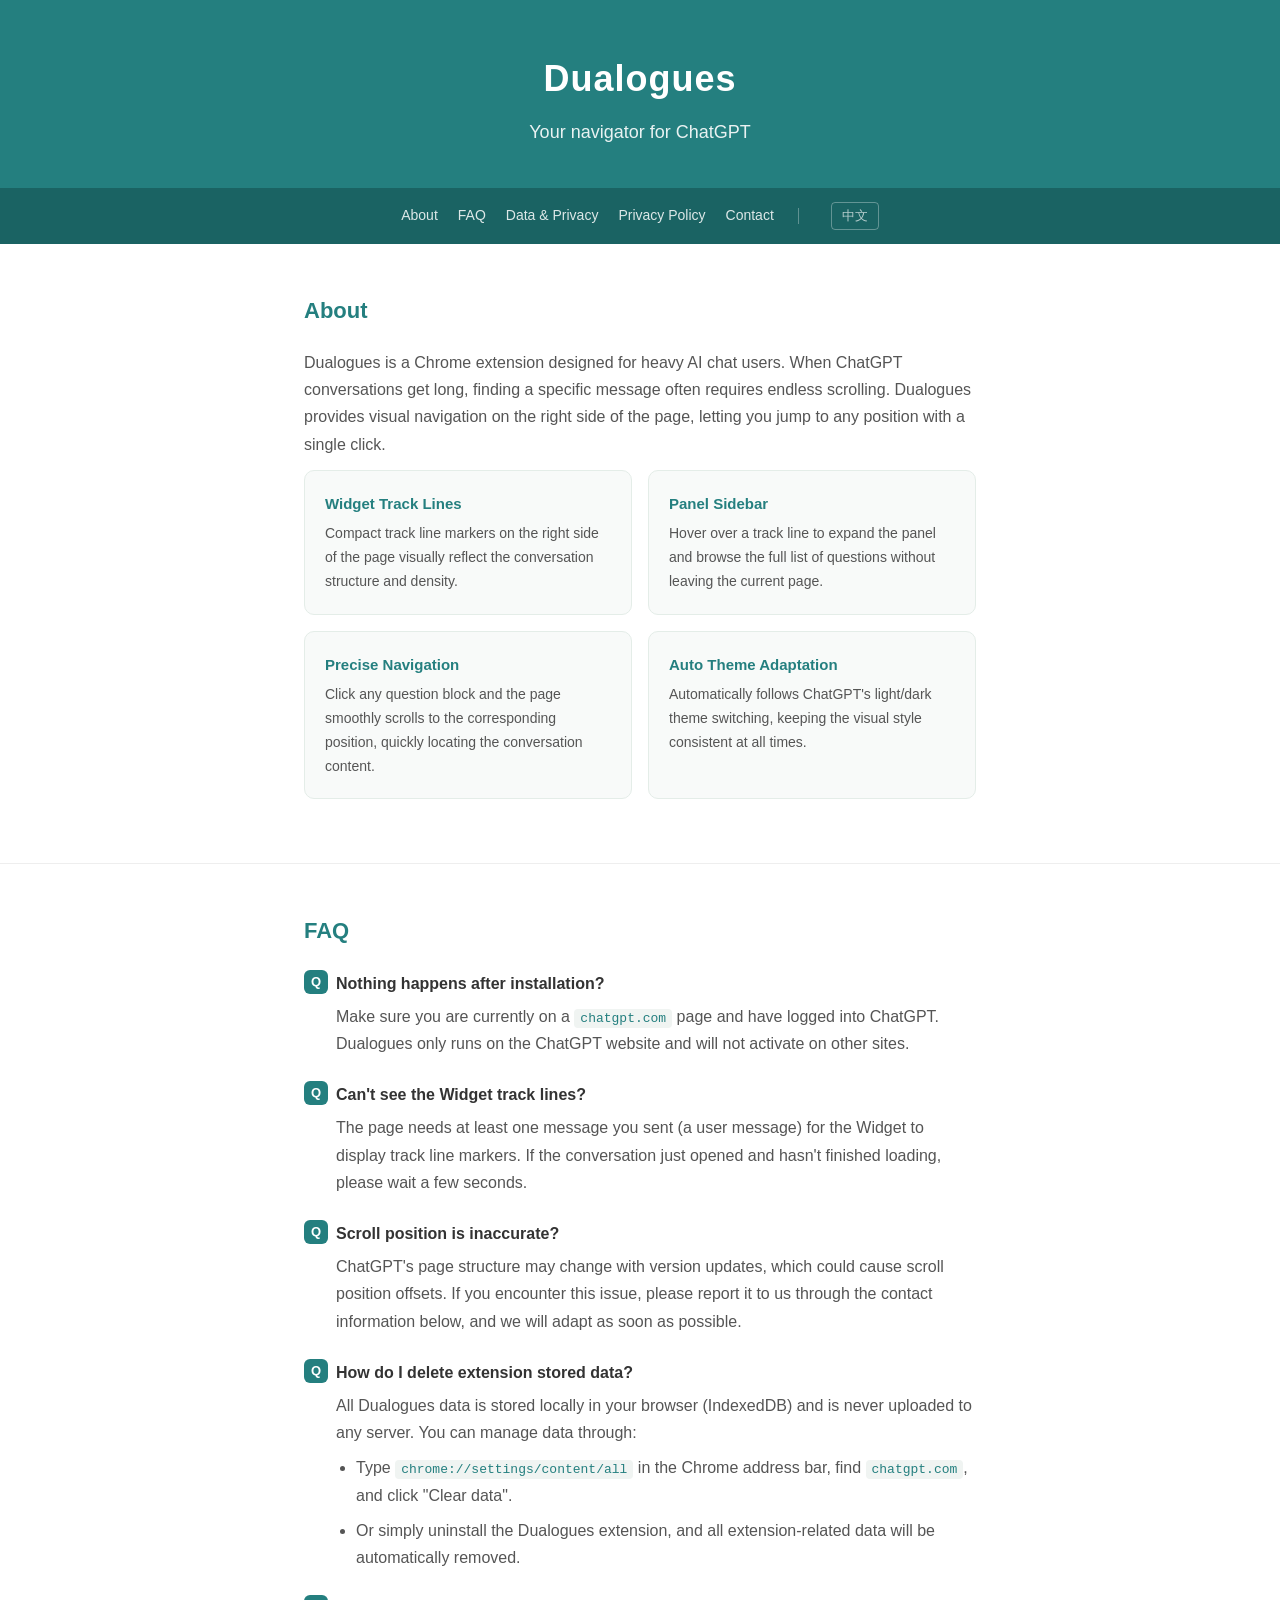
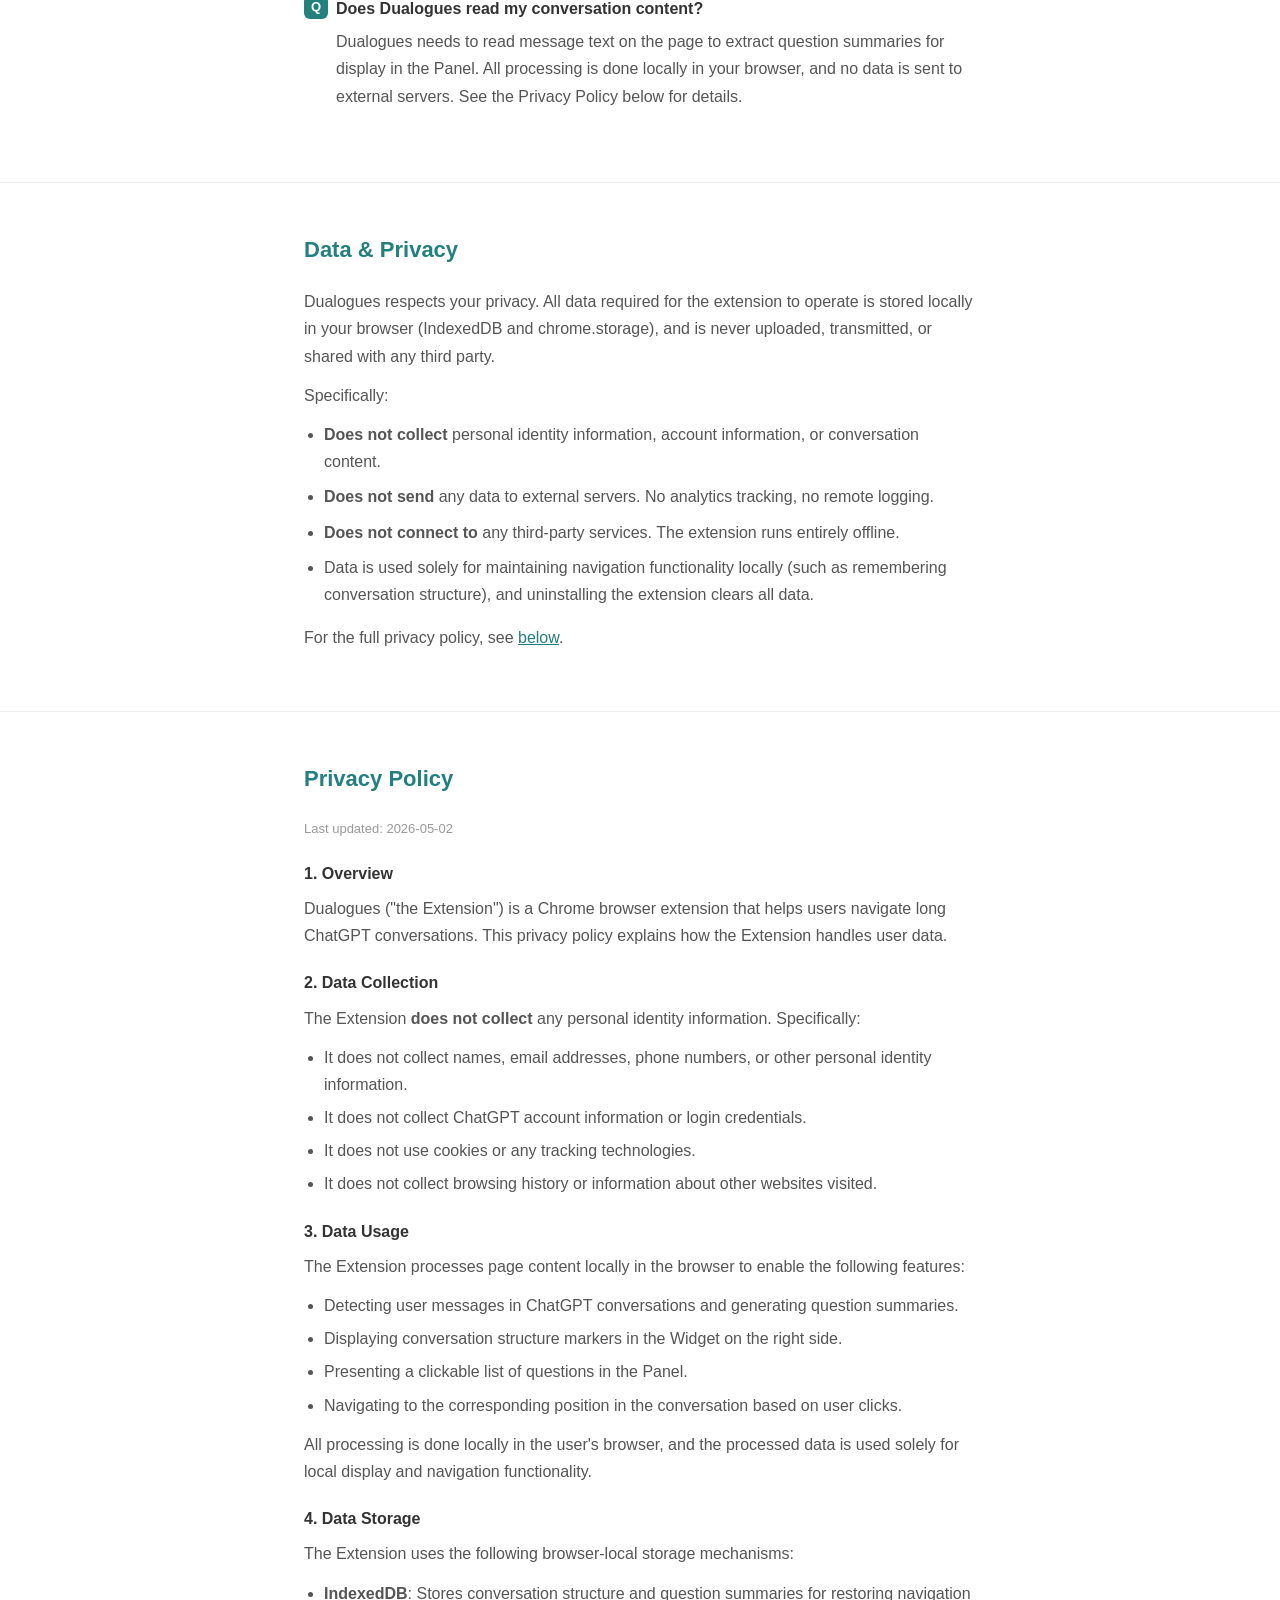
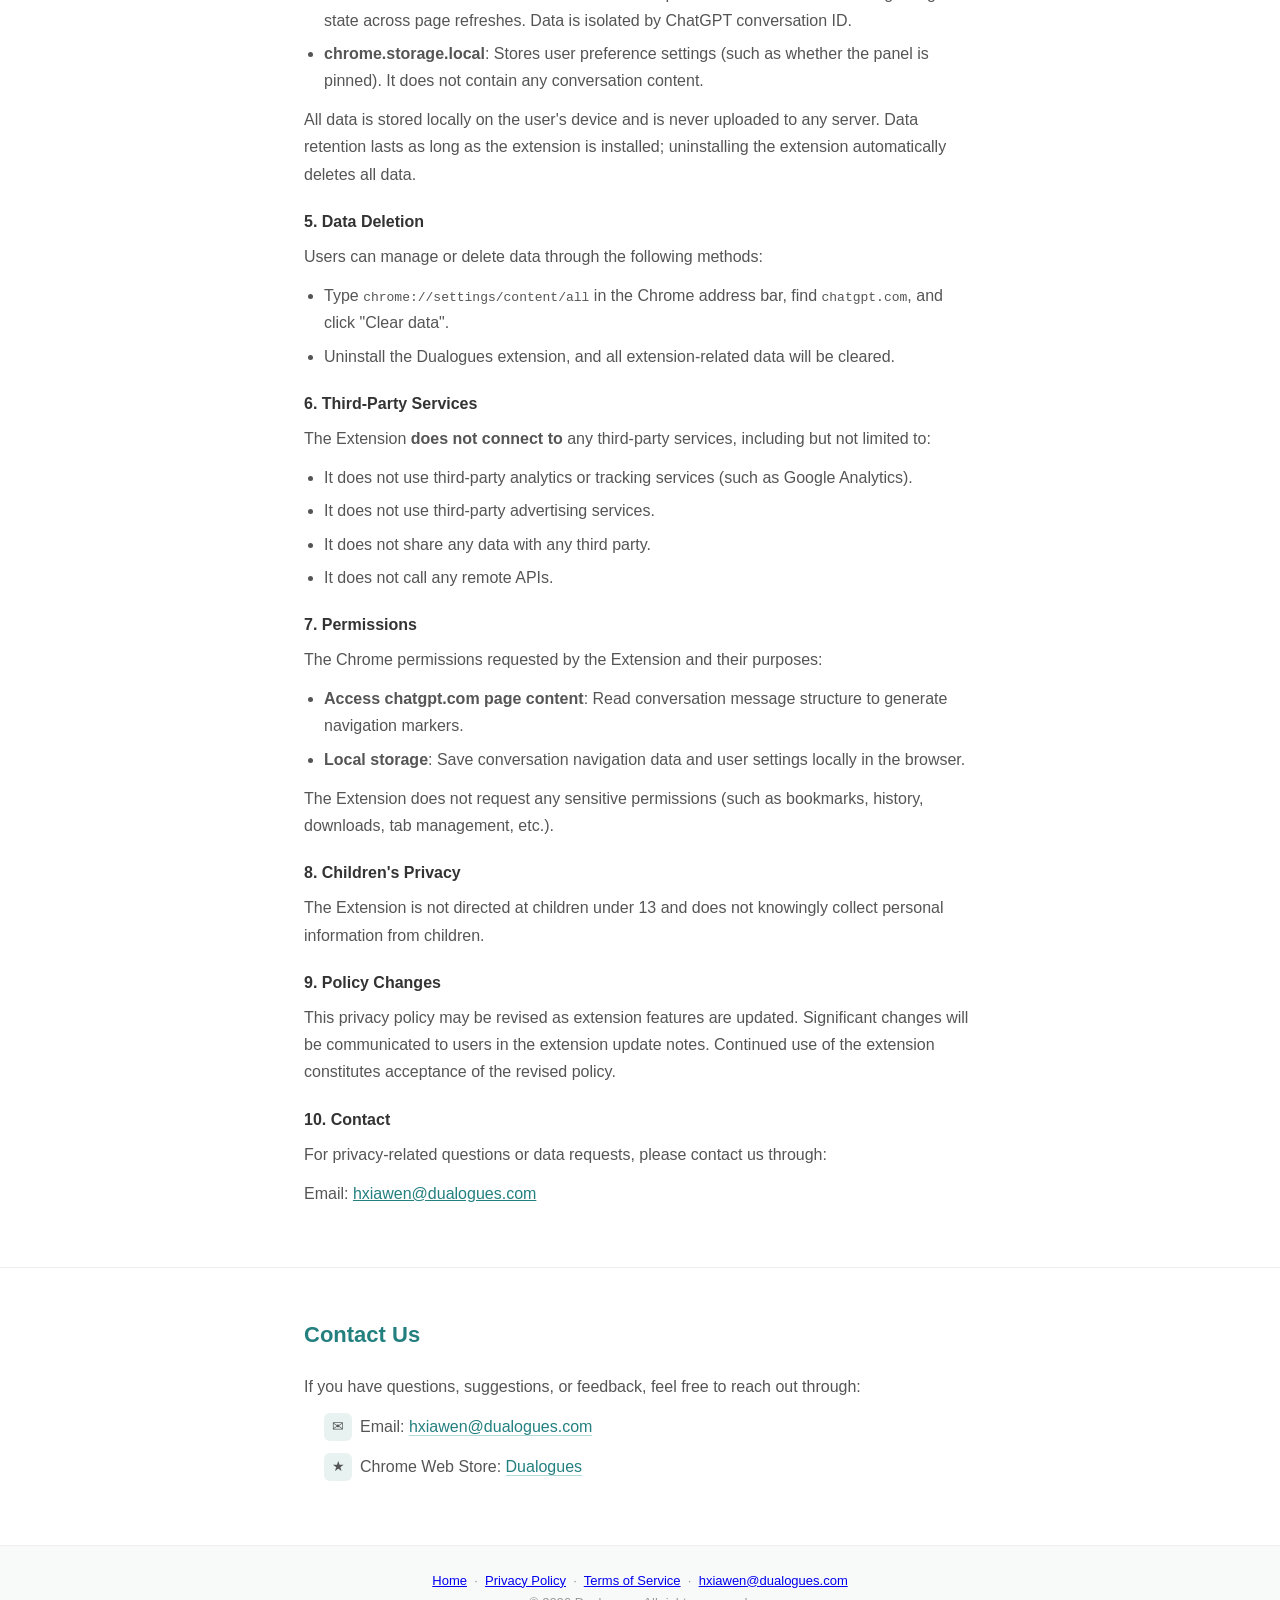
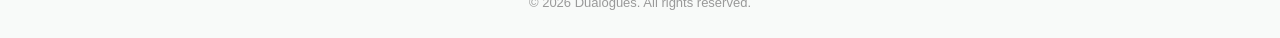
==== commit 04baed5a: "sync(webapp): hxiawen/chatbobi@1fca36b" ====
--- a/support-page/index.html
+++ b/support-page/index.html
@@ -264,7 +264,7 @@
 <header class="header">
   <div class="container">
     <h1>Dualogues</h1>
-    <p>Your navigator for AI Chat</p>
+    <p>Your navigator for ChatGPT</p>
   </div>
 </header>
 
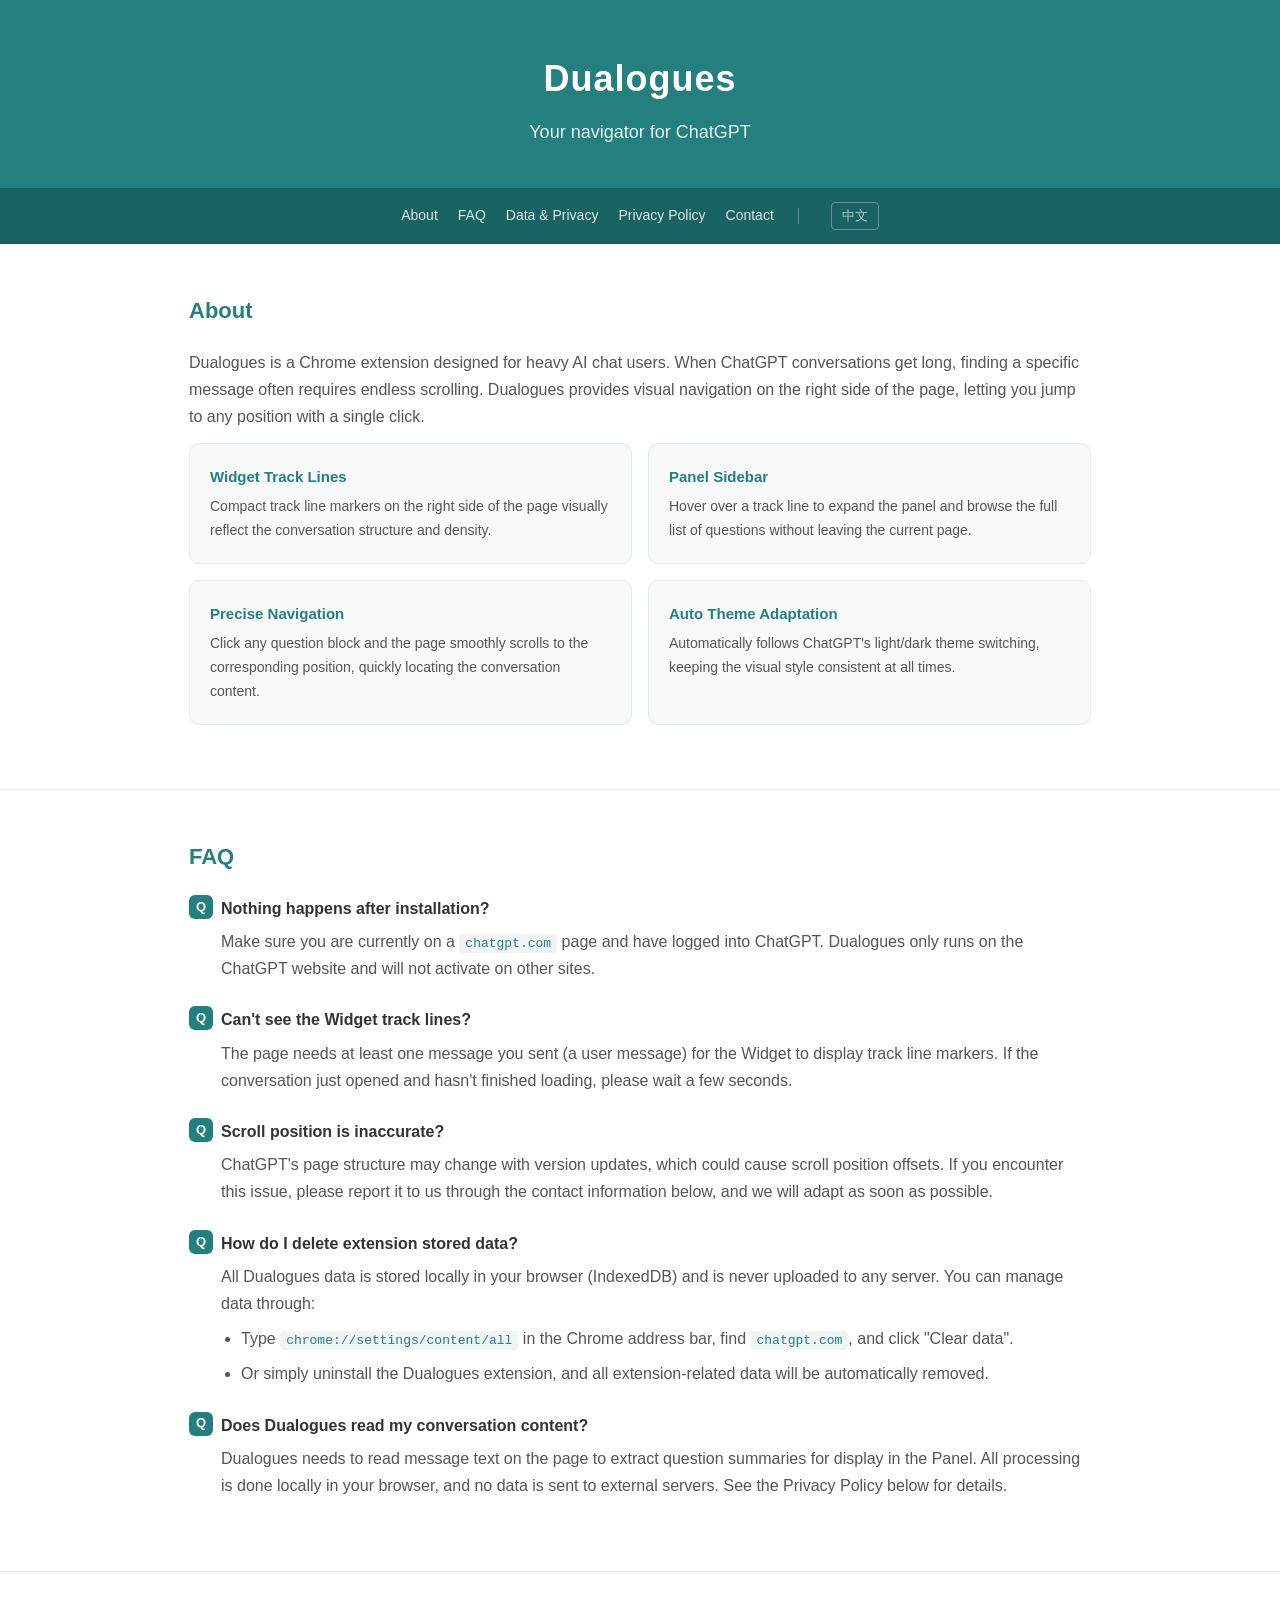
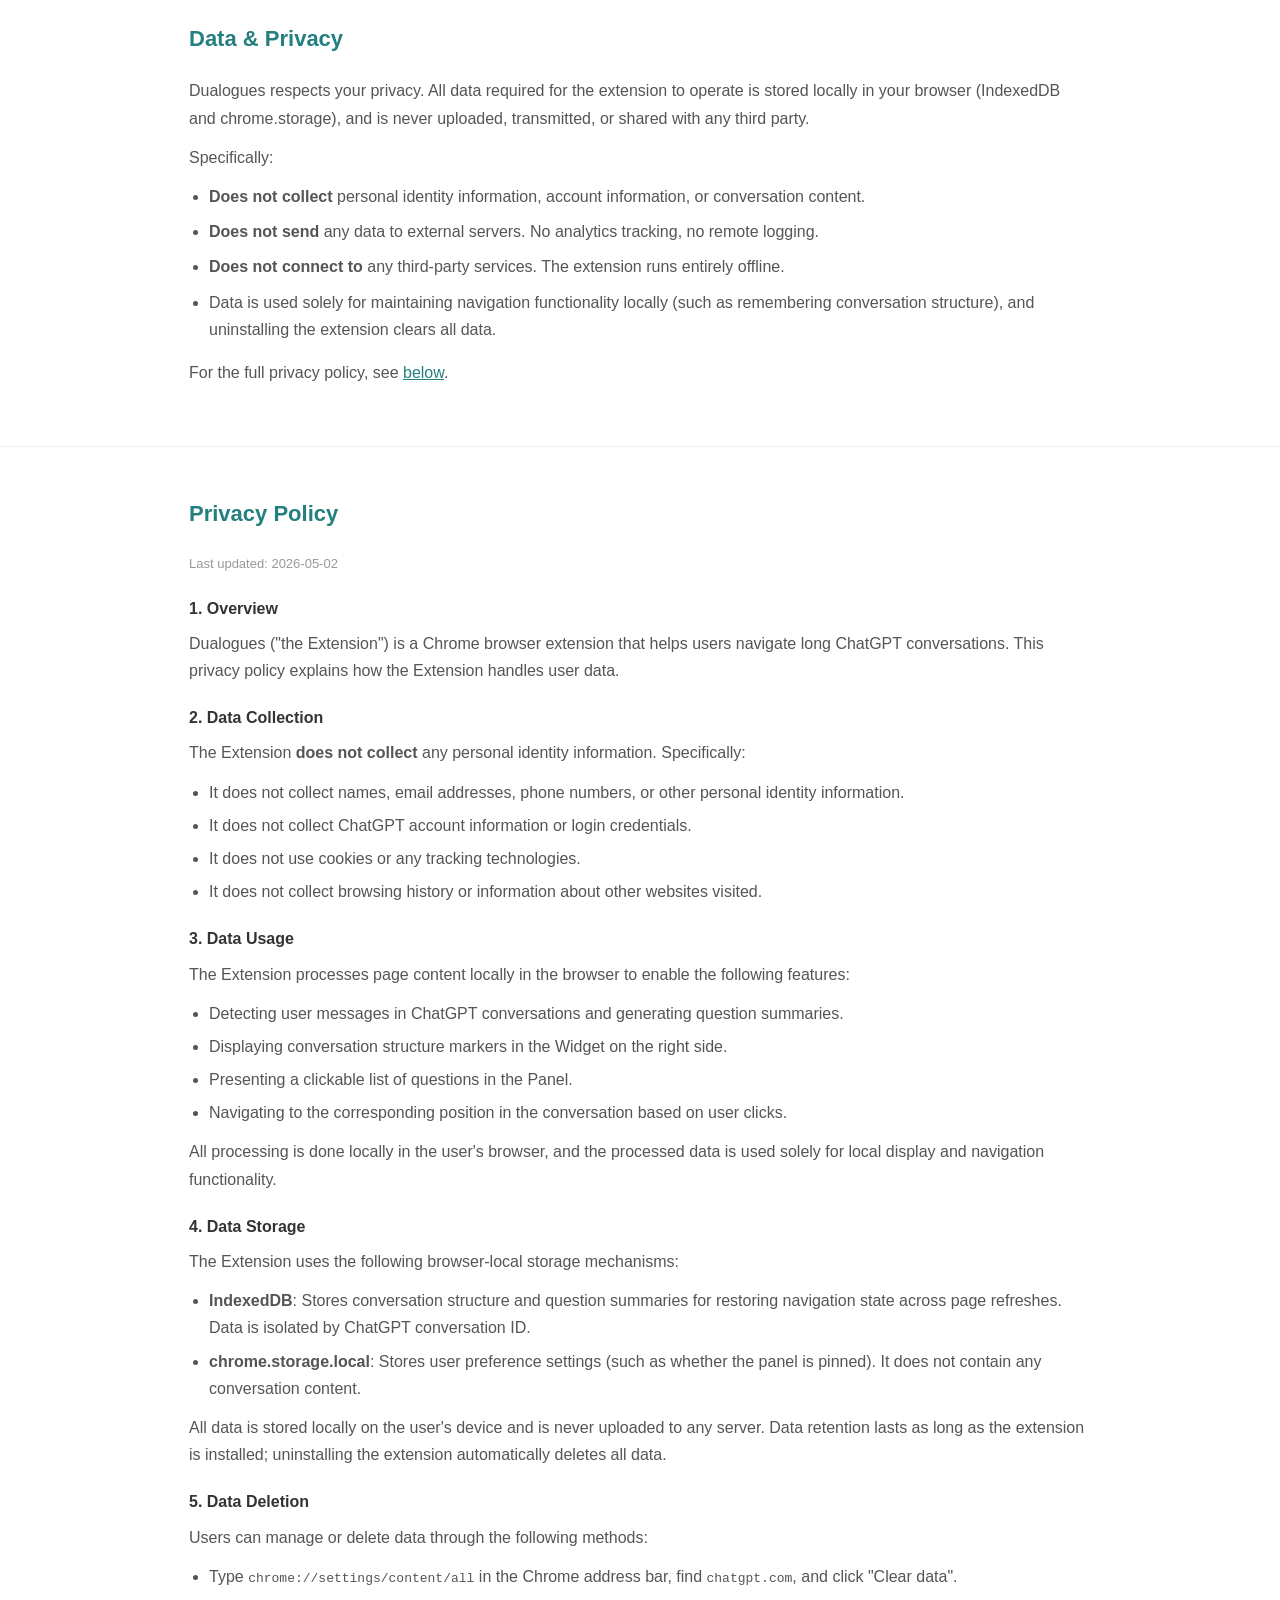
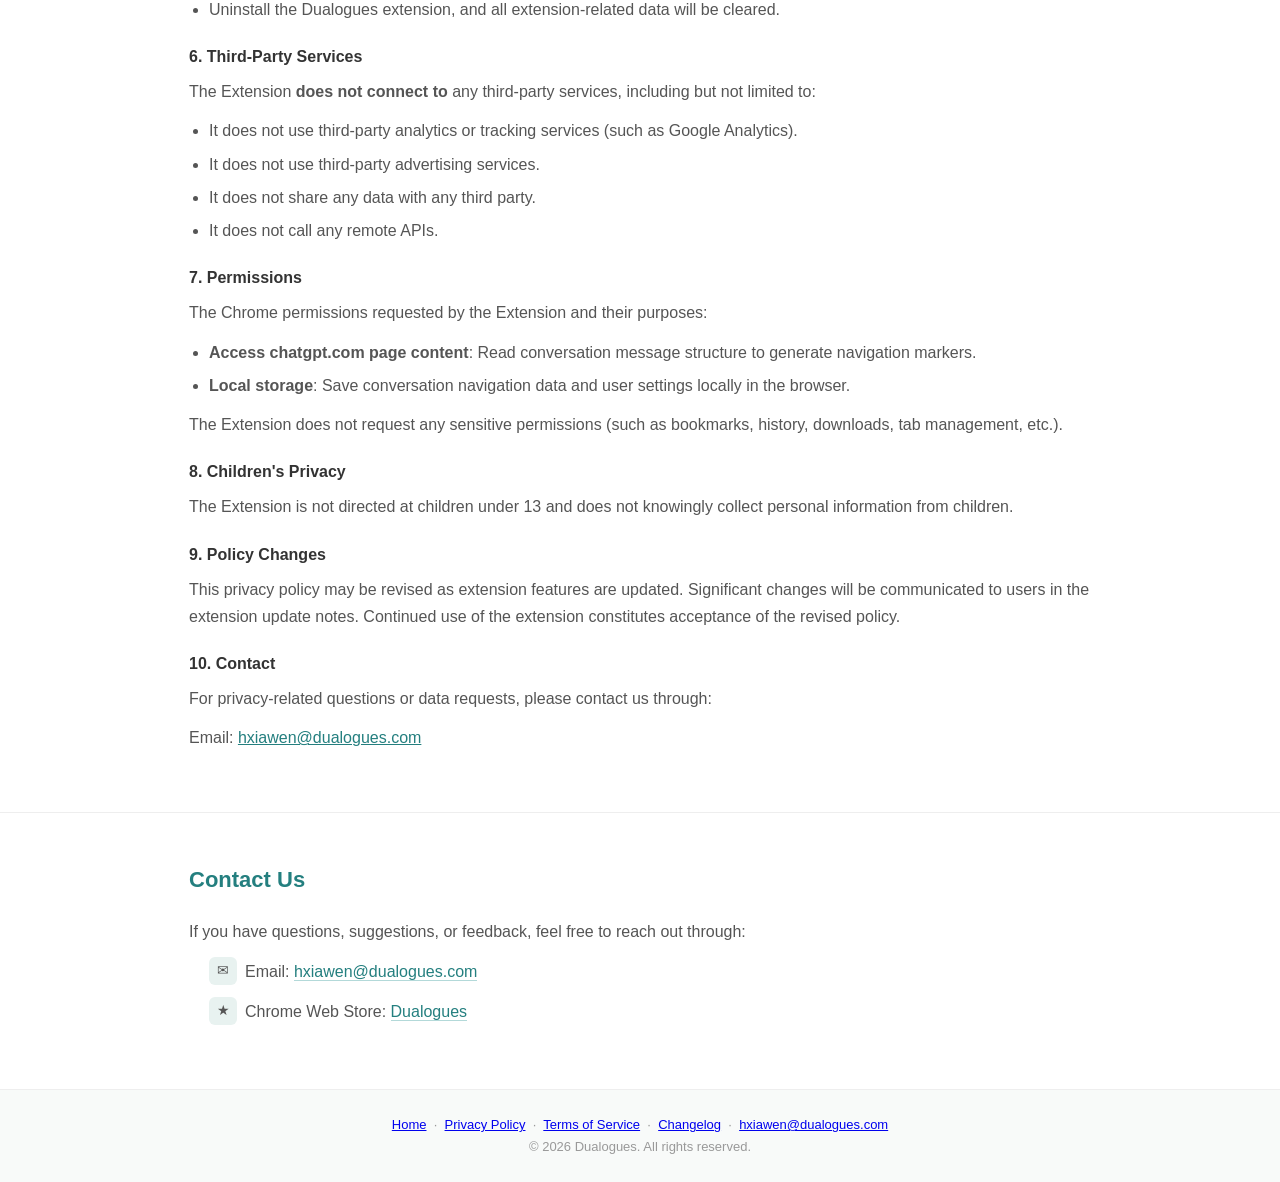
==== commit bc02b21d: "sync(webapp): hxiawen/chatbobi@7beb3a2" ====
--- a/support-page/index.html
+++ b/support-page/index.html
@@ -21,7 +21,7 @@
   }
 
   .container {
-    max-width: 720px;
+    max-width: 950px;
     margin: 0 auto;
     padding: 0 24px;
   }
@@ -454,7 +454,7 @@
       </li>
       <li>
         <span class="icon">&#9733;</span>
-        <span>Chrome Web Store: <a href="https://chromewebstore.google.com/detail/dualogues/TODO" target="_blank" rel="noopener noreferrer">Dualogues</a></span>
+        <span>Chrome Web Store: <a href="https://chromewebstore.google.com/detail/fgoenhinndlhkdiipcdfechkkkolkcpc" target="_blank" rel="noopener noreferrer">Dualogues</a></span>
       </li>
     </ul>
   </div>
@@ -464,8 +464,9 @@
 <footer class="footer">
   <div class="container">
     <a href="../index.html">Home</a> &nbsp;&middot;&nbsp;
-    <a href="../privacy.html">Privacy Policy</a> &nbsp;&middot;&nbsp;
-    <a href="../terms.html">Terms of Service</a> &nbsp;&middot;&nbsp;
+    <a href="../docs/privacy.html">Privacy Policy</a> &nbsp;&middot;&nbsp;
+    <a href="../docs/terms.html">Terms of Service</a> &nbsp;&middot;&nbsp;
+    <a href="../docs/changelogs.html">Changelog</a> &nbsp;&middot;&nbsp;
     <a href="mailto:hxiawen@dualogues.com">hxiawen@dualogues.com</a>
     <br>
     &copy; 2026 Dualogues. All rights reserved.
